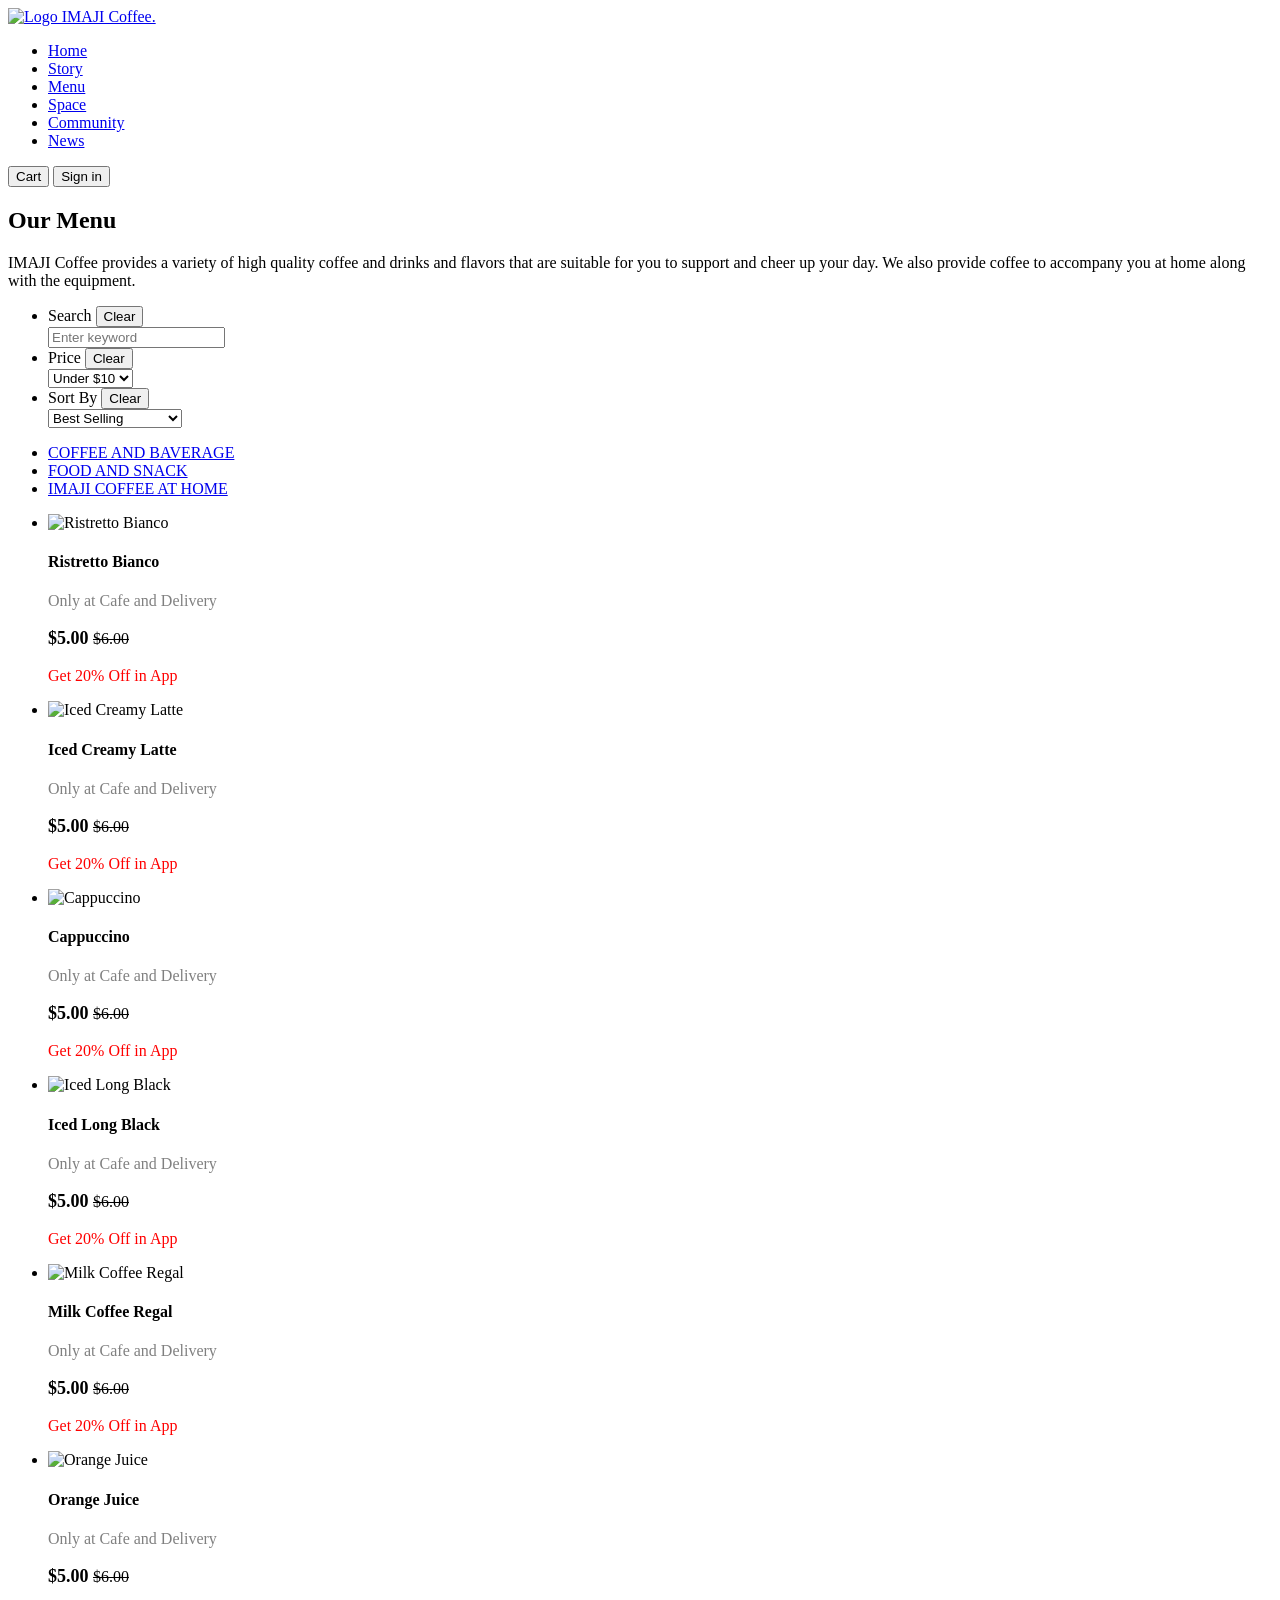
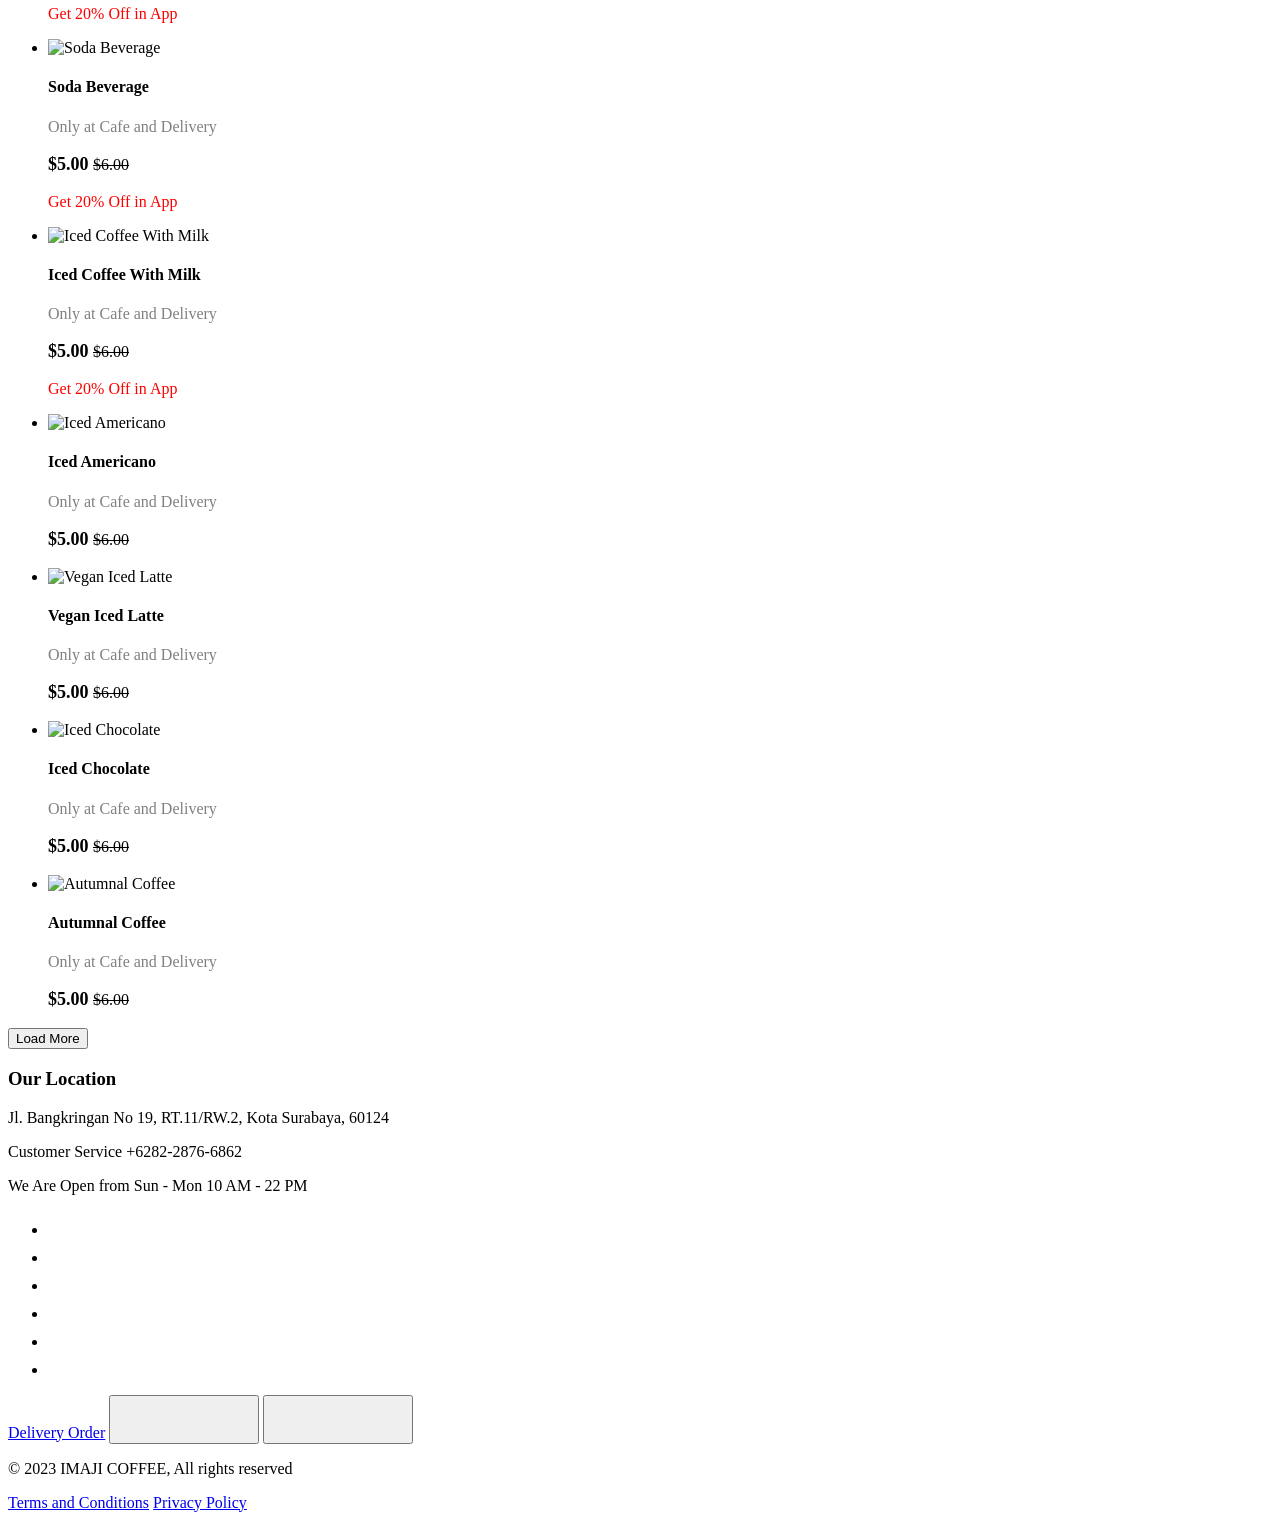
==== index.html @ 9e4b8d63 "Initial commit with Git LFS" ====
<!DOCTYPE html>
<html lang="en">
<head>
    <meta charset="UTF-8">
    <meta name="viewport" content="width=device-width, initial-scale=1.0">
    <title>Coffee Shop</title>
</head>
<body>
    <header>
        <nav>
            <a href="/">
                <img src="/img/title.svg" alt="Logo IMAJI Coffee."/>
            </a>
            <ul>
                <li><a href="#">Home</a></li>
                <li><a href="#">Story</a></li>
                <li><a href="#">Menu</a></li>
                <li><a href="#">Space</a></li>
                <li><a href="#">Community</a></li>
                <li><a href="#">News</a></li>
            </ul>
        </nav>
        <button type="button">Cart</button>
        <button type="button">Sign in</button>
    </header>
    <main>
        <section>
            <h1>Our Menu</h1>
            <p>
                IMAJI Coffee provides a variety of high quality coffee and drinks and flavors 
                that are suitable for you to support and cheer up your day. We also provide 
                coffee to accompany you at home along with the equipment.
            </p>
        </section>
        <section>
            <ul>
                <li>
                    <form>
                        <div>
                            <label for="search">Search</label>
                            <input type="reset" value="Clear">
                        </div>
                        <input type="search" id="search" name="search" placeholder="Enter keyword">
                    </form>
                </li>
                <li>
                    <form>
                        <div>
                            <label for="price">Price</label>
                            <input type="reset" value="Clear">
                        </div>
                        <select id="price" name="price">
                            <option value="under 10>" selected>Under $10</option>
                            <option value="under 20">Under $20</option>
                            <option value="under 30">Under $30</option>
                            <option value="under 40">Under $40</option>
                        </select>
                    </form>
                </li>
                <li>
                    <form>
                        <div>
                            <label for="sortby">Sort By</label>
                            <input type="reset" value="Clear">
                        </div>
                        <select id="sortby" name="sortby">
                            <option value="best selling>" selected>Best Selling</option>
                            <option value="new">New</option>
                            <option value="price: high to low">Price: High To Low</option>
                            <option value="price: low to high">Price: Low To High</option>
                        </select>
                    </form>
                </li>
            </ul>
            <ul>
                <li><a href="#">COFFEE AND BAVERAGE</a></li>
                <li><a href="#">FOOD AND SNACK</a></li>
                <li><a href="#">IMAJI COFFEE AT HOME</a></li>
            </ul>
            <ul>
                <li>
                    <article>
                        <img width = "300" src="/img/ristretto-bianco.png" alt="Ristretto Bianco">
                        <div>
                            <h4>Ristretto Bianco</h4>
                            <p style="color: grey;">Only at Cafe and Delivery</p>
                            <p style="font-size: large; font-weight: 700;">$5.00 <span style="text-decoration: line-through; font-size: medium; font-weight: 500;">$6.00</span></p>
                            <p style="color: red;">Get 20% Off in App</p>
                        </div>
                    </article>
                </li>
                <li>
                    <article>
                        <img width = "300" src="/img/iced-creamy-latte.png" alt="Iced Creamy Latte">
                        <div>
                            <h4>Iced Creamy Latte</h4>
                            <p style="color: grey;">Only at Cafe and Delivery</p>
                            <p style="font-size: large; font-weight: 700;">$5.00 <span style="text-decoration: line-through; font-size: medium; font-weight: 500;">$6.00</span></p>
                            <p style="color: red;">Get 20% Off in App</p>
                        </div>
                    </article>
                </li>
                <li>
                    <article>
                        <img width = "300" src="/img/cappuccino.png" alt="Cappuccino">
                        <div>
                            <h4>Cappuccino</h4>
                            <p style="color: grey;">Only at Cafe and Delivery</p>
                            <p style="font-size: large; font-weight: 700;">$5.00 <span style="text-decoration: line-through; font-size: medium; font-weight: 500;">$6.00</span></p>
                            <p style="color: red;">Get 20% Off in App</p>
                        </div>
                    </article>
                </li>
                <li>
                    <article>
                        <img width = "300" src="/img/iced-long-black.png" alt="Iced Long Black">
                        <div>
                            <h4>Iced Long Black</h4>
                            <p style="color: grey;">Only at Cafe and Delivery</p>
                            <p style="font-size: large; font-weight: 700;">$5.00 <span style="text-decoration: line-through; font-size: medium; font-weight: 500;">$6.00</span></p>
                            <p style="color: red;">Get 20% Off in App</p>
                        </div>
                    </article>
                </li>
                <li>
                    <article>
                        <img width = "300" src="/img/milk-coffee-regal.png" alt="Milk Coffee Regal">
                        <div>
                            <h4>Milk Coffee Regal</h4>
                            <p style="color: grey;">Only at Cafe and Delivery</p>
                            <p style="font-size: large; font-weight: 700;">$5.00 <span style="text-decoration: line-through; font-size: medium; font-weight: 500;">$6.00</span></p>
                            <p style="color: red;">Get 20% Off in App</p>
                        </div>
                    </article>
                </li>
                <li>
                    <article>
                        <img width = "300" src="/img/orange-juice.png" alt="Orange Juice">
                        <div>
                            <h4>Orange Juice</h4>
                            <p style="color: grey;">Only at Cafe and Delivery</p>
                            <p style="font-size: large; font-weight: 700;">$5.00 <span style="text-decoration: line-through; font-size: medium; font-weight: 500;">$6.00</span></p>
                            <p style="color: red;">Get 20% Off in App</p>
                        </div>
                    </article>
                </li>
                <li>
                    <article>
                        <img width = "300" src="/img/soda-beverage.png" alt="Soda Beverage">
                        <div>
                            <h4>Soda Beverage</h4>
                            <p style="color: grey;">Only at Cafe and Delivery</p>
                            <p style="font-size: large; font-weight: 700;">$5.00 <span style="text-decoration: line-through; font-size: medium; font-weight: 500;">$6.00</span></p>
                            <p style="color: red;">Get 20% Off in App</p>
                        </div>
                    </article>
                </li>
                <li>
                    <article>
                        <img width = "300" src="/img/iced-coffee-with-milk.png" alt="Iced Coffee With Milk">
                        <div>
                            <h4>Iced Coffee With Milk</h4>
                            <p style="color: grey;">Only at Cafe and Delivery</p>
                            <p style="font-size: large; font-weight: 700;">$5.00 <span style="text-decoration: line-through; font-size: medium; font-weight: 500;">$6.00</span></p>
                            <p style="color: red;">Get 20% Off in App</p>
                        </div>
                    </article>
                </li>
                <li>
                    <article>
                        <img width = "300" src="/img/iced-americano.png" alt="Iced Americano">
                        <div>
                            <h4>Iced Americano</h4>
                            <p style="color: grey;">Only at Cafe and Delivery</p>
                            <p style="font-size: large; font-weight: 700;">$5.00 <span style="text-decoration: line-through; font-size: medium; font-weight: 500;">$6.00</span></p>
                        </div>
                    </article>
                </li>
                <li>
                    <article>
                        <img width = "300" src="/img/vegan-iced-latte.png" alt="Vegan Iced Latte">
                        <div>
                            <h4>Vegan Iced Latte</h4>
                            <p style="color: grey;">Only at Cafe and Delivery</p>
                            <p style="font-size: large; font-weight: 700;">$5.00 <span style="text-decoration: line-through; font-size: medium; font-weight: 500;">$6.00</span></p>
                        </div>
                    </article>
                </li>
                <li>
                    <article>
                        <img width = "300" src="/img/iced-chocolate.png" alt="Iced Chocolate">
                        <div>
                            <h4>Iced Chocolate</h4>
                            <p style="color: grey;">Only at Cafe and Delivery</p>
                            <p style="font-size: large; font-weight: 700;">$5.00 <span style="text-decoration: line-through; font-size: medium; font-weight: 500;">$6.00</span></p>
                        </div>
                    </article>
                </li>
                <li>
                    <article>
                        <img width = "300" src="/img/autumnal-coffee.png" alt="Autumnal Coffee">
                        <div>
                            <h4>Autumnal Coffee</h4>
                            <p style="color: grey;">Only at Cafe and Delivery</p>
                            <p style="font-size: large; font-weight: 700;">$5.00 <span style="text-decoration: line-through; font-size: medium; font-weight: 500;">$6.00</span></p>
                        </div>
                    </article>
                </li>
            </ul>
            <button type="button">Load More</button>
        </section>
    </main>
    <footer>
        <div>
            <h3>Our Location</h3>
            <p>Jl. Bangkringan No 19, RT.11/RW.2, Kota Surabaya, 60124</p>
            <p>Customer Service +6282-2876-6862</p>
            <p>We Are Open from Sun - Mon 10 AM - 22 PM</p>
        </div>
        <div>
            <div>
                <ul>
                    <li>
                        <a href="#">
                            <svg width="24" height="24"><use href="/img/spotify.svg"></use></svg>
                        </a>
                    </li>
                    <li>
                        <a href="#">
                            <svg width="24" height="24"><use href="/img/instagram.svg"></use></svg>
                        </a>
                    </li>
                    <li>
                        <a href="#">
                            <svg width="24" height="24"><use href="/img/tiktok.svg"></use></svg>
                        </a>
                    </li>
                    <li>
                        <a href="#">
                            <svg width="24" height="24"><use href="/img/youtube.svg"></use></svg>
                        </a>
                    </li>
                    <li>
                        <a href="#">
                            <svg width="24" height="24"><use href="/img/twitter.svg"></use></svg>
                        </a>
                    </li>
                    <li>
                        <a href="#">
                            <svg width="24" height="24"><use href="/img/telegram.svg"></use></svg>
                        </a>
                    </li>
                </ul>
            </div>
            <div>
                <a href="#">Delivery Order</a>
                <button type="button">
                    <a href="#">
                        <svg width="134" height="40"><use href="/img/app-store.svg"></use></svg>
                    </a>
                </button>
                <button type="button">
                    <a href="#">
                        <svg width="134" height="40"><use href="/img/google-play.svg"></use></svg>
                    </a>
                </button>
            </div>
        </div>
        <div>
            <p>© 2023 IMAJI COFFEE, All rights reserved</p>
            <a href="#">Terms and Conditions</a>
            <a href="#">Privacy Policy</a>
        </div>
    </footer>
</body>
</html>
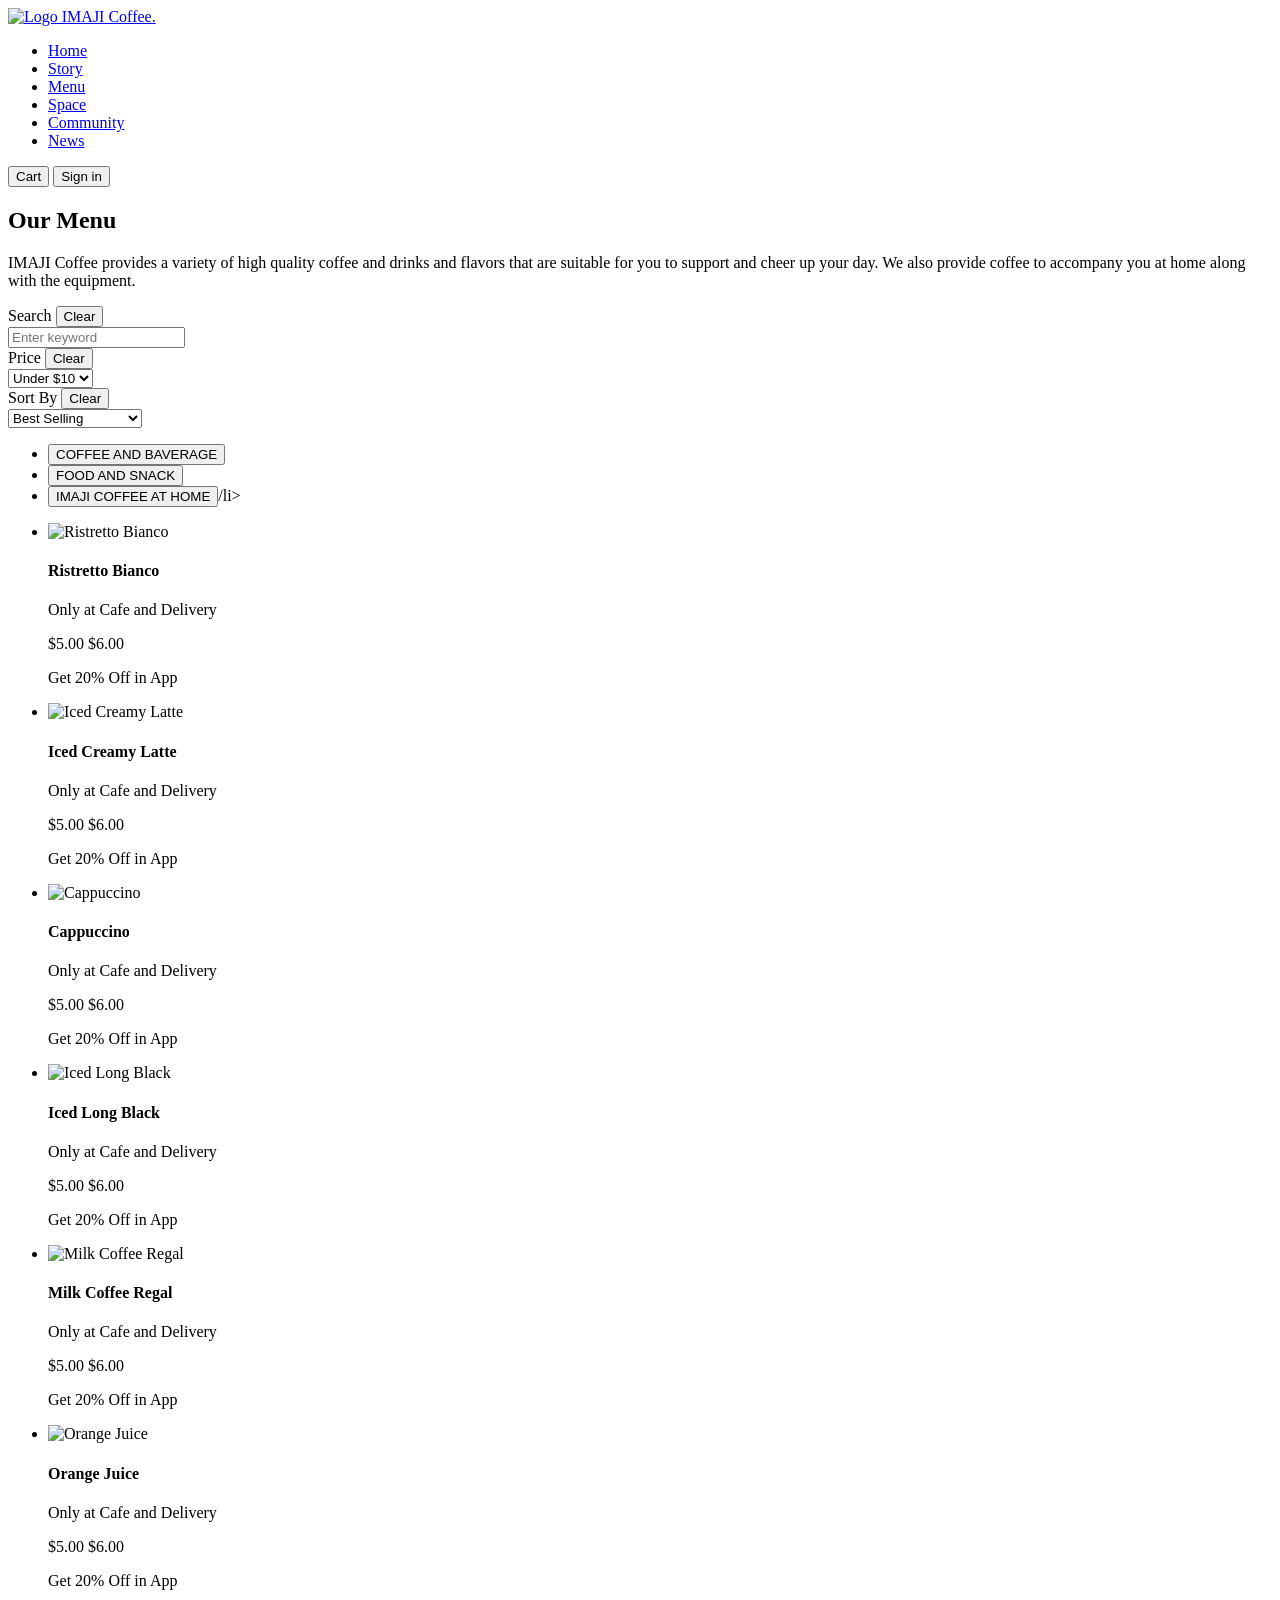
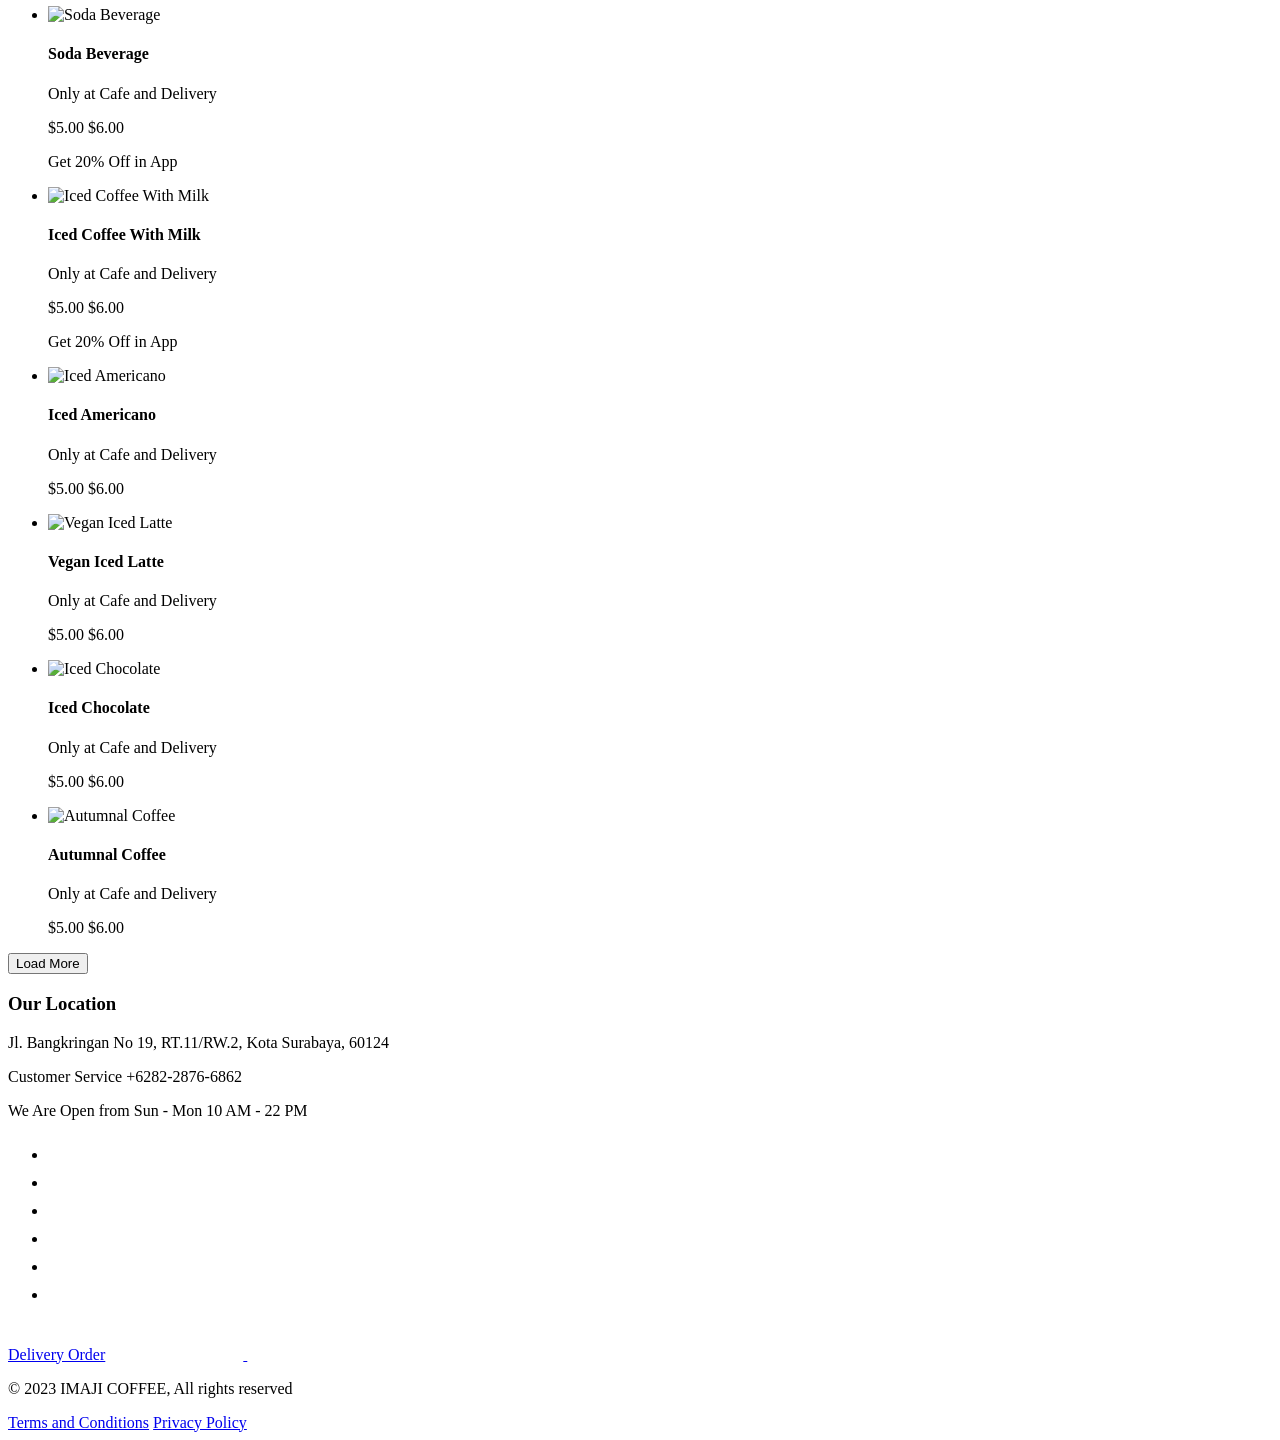
==== commit 47f76882: "update index.html" ====
--- a/index.html
+++ b/index.html
@@ -33,59 +33,47 @@
             </p>
         </section>
         <section>
+            <form>
+                <div>
+                    <label for="search">Search</label>
+                    <input type="reset" value="Clear">
+                </div>
+                <input type="search" id="search" name="search" placeholder="Enter keyword">
+                <div>
+                    <label for="price">Price</label>
+                    <input type="reset" value="Clear">
+                </div>
+                <select id="price" name="price">
+                    <option value="under 10>" selected>Under $10</option>
+                    <option value="under 20">Under $20</option>
+                    <option value="under 30">Under $30</option>
+                    <option value="under 40">Under $40</option>
+                </select>
+                <div>
+                    <label for="sortby">Sort By</label>
+                    <input type="reset" value="Clear">
+                </div>
+                <select id="sortby" name="sortby">
+                    <option value="best selling>" selected>Best Selling</option>
+                    <option value="new">New</option>
+                    <option value="price: high to low">Price: High To Low</option>
+                    <option value="price: low to high">Price: Low To High</option>
+                </select>
+            </form>
             <ul>
-                <li>
-                    <form>
-                        <div>
-                            <label for="search">Search</label>
-                            <input type="reset" value="Clear">
-                        </div>
-                        <input type="search" id="search" name="search" placeholder="Enter keyword">
-                    </form>
-                </li>
-                <li>
-                    <form>
-                        <div>
-                            <label for="price">Price</label>
-                            <input type="reset" value="Clear">
-                        </div>
-                        <select id="price" name="price">
-                            <option value="under 10>" selected>Under $10</option>
-                            <option value="under 20">Under $20</option>
-                            <option value="under 30">Under $30</option>
-                            <option value="under 40">Under $40</option>
-                        </select>
-                    </form>
-                </li>
-                <li>
-                    <form>
-                        <div>
-                            <label for="sortby">Sort By</label>
-                            <input type="reset" value="Clear">
-                        </div>
-                        <select id="sortby" name="sortby">
-                            <option value="best selling>" selected>Best Selling</option>
-                            <option value="new">New</option>
-                            <option value="price: high to low">Price: High To Low</option>
-                            <option value="price: low to high">Price: Low To High</option>
-                        </select>
-                    </form>
-                </li>
+                <li><button type="button">COFFEE AND BAVERAGE</button></li>
+                <li><button type="button">FOOD AND SNACK</button></li>
+                <li><button type="button">IMAJI COFFEE AT HOME</button>/li>
             </ul>
             <ul>
-                <li><a href="#">COFFEE AND BAVERAGE</a></li>
-                <li><a href="#">FOOD AND SNACK</a></li>
-                <li><a href="#">IMAJI COFFEE AT HOME</a></li>
-            </ul>
-            <ul>
                 <li>
                     <article>
                         <img width = "300" src="/img/ristretto-bianco.png" alt="Ristretto Bianco">
                         <div>
                             <h4>Ristretto Bianco</h4>
-                            <p style="color: grey;">Only at Cafe and Delivery</p>
-                            <p style="font-size: large; font-weight: 700;">$5.00 <span style="text-decoration: line-through; font-size: medium; font-weight: 500;">$6.00</span></p>
-                            <p style="color: red;">Get 20% Off in App</p>
+                            <p>Only at Cafe and Delivery</p>
+                            <p>$5.00 <span>$6.00</span></p>
+                            <p>Get 20% Off in App</p>
                         </div>
                     </article>
                 </li>
@@ -94,9 +82,9 @@
                         <img width = "300" src="/img/iced-creamy-latte.png" alt="Iced Creamy Latte">
                         <div>
                             <h4>Iced Creamy Latte</h4>
-                            <p style="color: grey;">Only at Cafe and Delivery</p>
-                            <p style="font-size: large; font-weight: 700;">$5.00 <span style="text-decoration: line-through; font-size: medium; font-weight: 500;">$6.00</span></p>
-                            <p style="color: red;">Get 20% Off in App</p>
+                            <p>Only at Cafe and Delivery</p>
+                            <p>$5.00 <span>$6.00</span></p>
+                            <p>Get 20% Off in App</p>
                         </div>
                     </article>
                 </li>
@@ -105,9 +93,9 @@
                         <img width = "300" src="/img/cappuccino.png" alt="Cappuccino">
                         <div>
                             <h4>Cappuccino</h4>
-                            <p style="color: grey;">Only at Cafe and Delivery</p>
-                            <p style="font-size: large; font-weight: 700;">$5.00 <span style="text-decoration: line-through; font-size: medium; font-weight: 500;">$6.00</span></p>
-                            <p style="color: red;">Get 20% Off in App</p>
+                            <p>Only at Cafe and Delivery</p>
+                            <p>$5.00 <span>$6.00</span></p>
+                            <p>Get 20% Off in App</p>
                         </div>
                     </article>
                 </li>
@@ -116,9 +104,9 @@
                         <img width = "300" src="/img/iced-long-black.png" alt="Iced Long Black">
                         <div>
                             <h4>Iced Long Black</h4>
-                            <p style="color: grey;">Only at Cafe and Delivery</p>
-                            <p style="font-size: large; font-weight: 700;">$5.00 <span style="text-decoration: line-through; font-size: medium; font-weight: 500;">$6.00</span></p>
-                            <p style="color: red;">Get 20% Off in App</p>
+                            <p>Only at Cafe and Delivery</p>
+                            <p>$5.00 <span>$6.00</span></p>
+                            <p>Get 20% Off in App</p>
                         </div>
                     </article>
                 </li>
@@ -127,9 +115,9 @@
                         <img width = "300" src="/img/milk-coffee-regal.png" alt="Milk Coffee Regal">
                         <div>
                             <h4>Milk Coffee Regal</h4>
-                            <p style="color: grey;">Only at Cafe and Delivery</p>
-                            <p style="font-size: large; font-weight: 700;">$5.00 <span style="text-decoration: line-through; font-size: medium; font-weight: 500;">$6.00</span></p>
-                            <p style="color: red;">Get 20% Off in App</p>
+                            <p>Only at Cafe and Delivery</p>
+                            <p>$5.00 <span>$6.00</span></p>
+                            <p>Get 20% Off in App</p>
                         </div>
                     </article>
                 </li>
@@ -138,9 +126,9 @@
                         <img width = "300" src="/img/orange-juice.png" alt="Orange Juice">
                         <div>
                             <h4>Orange Juice</h4>
-                            <p style="color: grey;">Only at Cafe and Delivery</p>
-                            <p style="font-size: large; font-weight: 700;">$5.00 <span style="text-decoration: line-through; font-size: medium; font-weight: 500;">$6.00</span></p>
-                            <p style="color: red;">Get 20% Off in App</p>
+                            <p>Only at Cafe and Delivery</p>
+                            <p>$5.00 <span>$6.00</span></p>
+                            <p>Get 20% Off in App</p>
                         </div>
                     </article>
                 </li>
@@ -149,9 +137,9 @@
                         <img width = "300" src="/img/soda-beverage.png" alt="Soda Beverage">
                         <div>
                             <h4>Soda Beverage</h4>
-                            <p style="color: grey;">Only at Cafe and Delivery</p>
-                            <p style="font-size: large; font-weight: 700;">$5.00 <span style="text-decoration: line-through; font-size: medium; font-weight: 500;">$6.00</span></p>
-                            <p style="color: red;">Get 20% Off in App</p>
+                            <p>Only at Cafe and Delivery</p>
+                            <p>$5.00 <span>$6.00</span></p>
+                            <p>Get 20% Off in App</p>
                         </div>
                     </article>
                 </li>
@@ -160,9 +148,9 @@
                         <img width = "300" src="/img/iced-coffee-with-milk.png" alt="Iced Coffee With Milk">
                         <div>
                             <h4>Iced Coffee With Milk</h4>
-                            <p style="color: grey;">Only at Cafe and Delivery</p>
-                            <p style="font-size: large; font-weight: 700;">$5.00 <span style="text-decoration: line-through; font-size: medium; font-weight: 500;">$6.00</span></p>
-                            <p style="color: red;">Get 20% Off in App</p>
+                            <p>Only at Cafe and Delivery</p>
+                            <p>$5.00 <span>$6.00</span></p>
+                            <p>Get 20% Off in App</p>
                         </div>
                     </article>
                 </li>
@@ -171,8 +159,8 @@
                         <img width = "300" src="/img/iced-americano.png" alt="Iced Americano">
                         <div>
                             <h4>Iced Americano</h4>
-                            <p style="color: grey;">Only at Cafe and Delivery</p>
-                            <p style="font-size: large; font-weight: 700;">$5.00 <span style="text-decoration: line-through; font-size: medium; font-weight: 500;">$6.00</span></p>
+                            <p>Only at Cafe and Delivery</p>
+                            <p>$5.00 <span>$6.00</span></p>
                         </div>
                     </article>
                 </li>
@@ -181,8 +169,8 @@
                         <img width = "300" src="/img/vegan-iced-latte.png" alt="Vegan Iced Latte">
                         <div>
                             <h4>Vegan Iced Latte</h4>
-                            <p style="color: grey;">Only at Cafe and Delivery</p>
-                            <p style="font-size: large; font-weight: 700;">$5.00 <span style="text-decoration: line-through; font-size: medium; font-weight: 500;">$6.00</span></p>
+                            <p>Only at Cafe and Delivery</p>
+                            <p>$5.00 <span>$6.00</span></p>
                         </div>
                     </article>
                 </li>
@@ -191,8 +179,8 @@
                         <img width = "300" src="/img/iced-chocolate.png" alt="Iced Chocolate">
                         <div>
                             <h4>Iced Chocolate</h4>
-                            <p style="color: grey;">Only at Cafe and Delivery</p>
-                            <p style="font-size: large; font-weight: 700;">$5.00 <span style="text-decoration: line-through; font-size: medium; font-weight: 500;">$6.00</span></p>
+                            <p>Only at Cafe and Delivery</p>
+                            <p>$5.00 <span>$6.00</span></p>
                         </div>
                     </article>
                 </li>
@@ -201,8 +189,8 @@
                         <img width = "300" src="/img/autumnal-coffee.png" alt="Autumnal Coffee">
                         <div>
                             <h4>Autumnal Coffee</h4>
-                            <p style="color: grey;">Only at Cafe and Delivery</p>
-                            <p style="font-size: large; font-weight: 700;">$5.00 <span style="text-decoration: line-through; font-size: medium; font-weight: 500;">$6.00</span></p>
+                            <p>Only at Cafe and Delivery</p>
+                            <p>$5.00 <span>$6.00</span></p>
                         </div>
                     </article>
                 </li>
@@ -254,16 +242,12 @@
             </div>
             <div>
                 <a href="#">Delivery Order</a>
-                <button type="button">
-                    <a href="#">
-                        <svg width="134" height="40"><use href="/img/app-store.svg"></use></svg>
-                    </a>
-                </button>
-                <button type="button">
-                    <a href="#">
-                        <svg width="134" height="40"><use href="/img/google-play.svg"></use></svg>
-                    </a>
-                </button>
+                <a href="#">
+                    <svg width="134" height="40"><use href="/img/app-store.svg"></use></svg>
+                </a>
+                <a href="#">
+                    <svg width="134" height="40"><use href="/img/google-play.svg"></use></svg>
+                </a>
             </div>
         </div>
         <div>
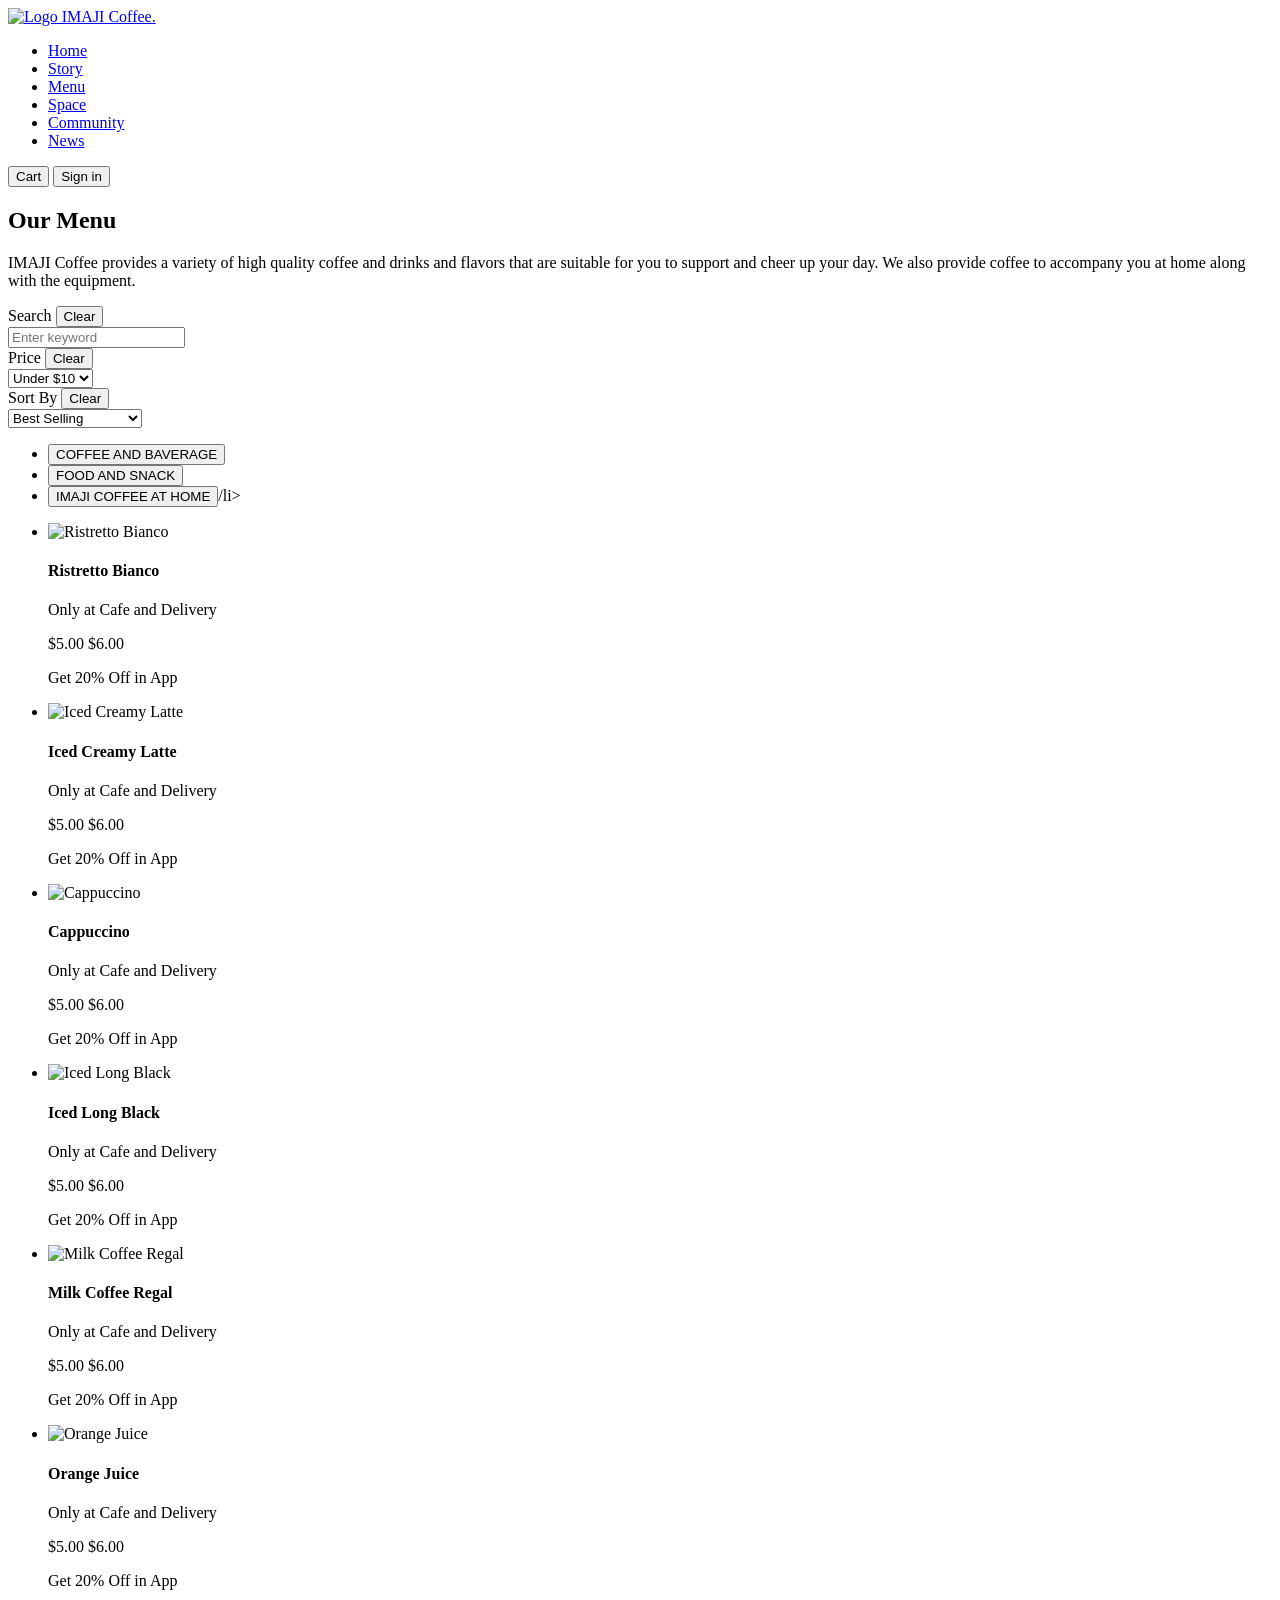
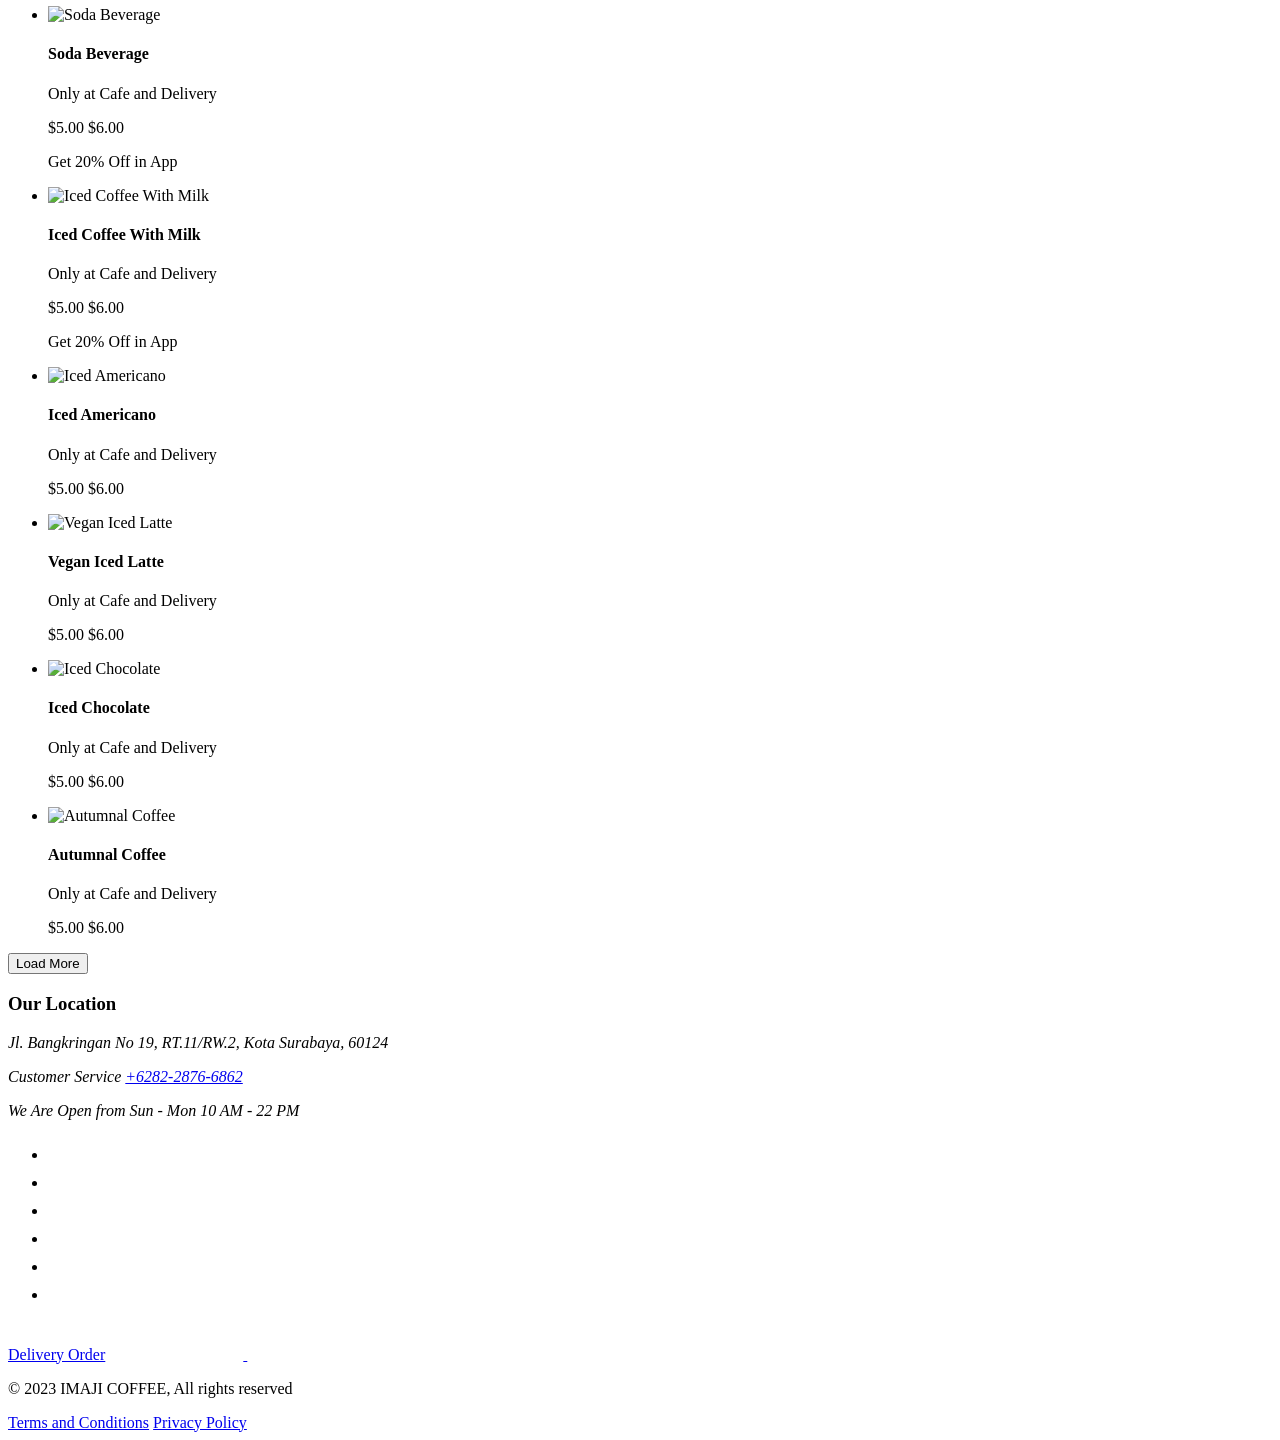
==== commit 5d8bb090: "add product.html" ====
--- a/index.html
+++ b/index.html
@@ -68,7 +68,7 @@
             <ul>
                 <li>
                     <article>
-                        <img width = "300" src="/img/ristretto-bianco.png" alt="Ristretto Bianco">
+                        <img src="/img/ristretto-bianco.png" alt="Ristretto Bianco">
                         <div>
                             <h4>Ristretto Bianco</h4>
                             <p>Only at Cafe and Delivery</p>
@@ -79,7 +79,7 @@
                 </li>
                 <li>
                     <article>
-                        <img width = "300" src="/img/iced-creamy-latte.png" alt="Iced Creamy Latte">
+                        <img src="/img/iced-creamy-latte.png" alt="Iced Creamy Latte">
                         <div>
                             <h4>Iced Creamy Latte</h4>
                             <p>Only at Cafe and Delivery</p>
@@ -90,7 +90,7 @@
                 </li>
                 <li>
                     <article>
-                        <img width = "300" src="/img/cappuccino.png" alt="Cappuccino">
+                        <img src="/img/cappuccino.png" alt="Cappuccino">
                         <div>
                             <h4>Cappuccino</h4>
                             <p>Only at Cafe and Delivery</p>
@@ -101,7 +101,7 @@
                 </li>
                 <li>
                     <article>
-                        <img width = "300" src="/img/iced-long-black.png" alt="Iced Long Black">
+                        <img src="/img/iced-long-black.png" alt="Iced Long Black">
                         <div>
                             <h4>Iced Long Black</h4>
                             <p>Only at Cafe and Delivery</p>
@@ -112,7 +112,7 @@
                 </li>
                 <li>
                     <article>
-                        <img width = "300" src="/img/milk-coffee-regal.png" alt="Milk Coffee Regal">
+                        <img src="/img/milk-coffee-regal.png" alt="Milk Coffee Regal">
                         <div>
                             <h4>Milk Coffee Regal</h4>
                             <p>Only at Cafe and Delivery</p>
@@ -123,7 +123,7 @@
                 </li>
                 <li>
                     <article>
-                        <img width = "300" src="/img/orange-juice.png" alt="Orange Juice">
+                        <img src="/img/orange-juice.png" alt="Orange Juice">
                         <div>
                             <h4>Orange Juice</h4>
                             <p>Only at Cafe and Delivery</p>
@@ -134,7 +134,7 @@
                 </li>
                 <li>
                     <article>
-                        <img width = "300" src="/img/soda-beverage.png" alt="Soda Beverage">
+                        <img src="/img/soda-beverage.png" alt="Soda Beverage">
                         <div>
                             <h4>Soda Beverage</h4>
                             <p>Only at Cafe and Delivery</p>
@@ -145,7 +145,7 @@
                 </li>
                 <li>
                     <article>
-                        <img width = "300" src="/img/iced-coffee-with-milk.png" alt="Iced Coffee With Milk">
+                        <img src="/img/iced-coffee-with-milk.png" alt="Iced Coffee With Milk">
                         <div>
                             <h4>Iced Coffee With Milk</h4>
                             <p>Only at Cafe and Delivery</p>
@@ -156,7 +156,7 @@
                 </li>
                 <li>
                     <article>
-                        <img width = "300" src="/img/iced-americano.png" alt="Iced Americano">
+                        <img src="/img/iced-americano.png" alt="Iced Americano">
                         <div>
                             <h4>Iced Americano</h4>
                             <p>Only at Cafe and Delivery</p>
@@ -166,7 +166,7 @@
                 </li>
                 <li>
                     <article>
-                        <img width = "300" src="/img/vegan-iced-latte.png" alt="Vegan Iced Latte">
+                        <img src="/img/vegan-iced-latte.png" alt="Vegan Iced Latte">
                         <div>
                             <h4>Vegan Iced Latte</h4>
                             <p>Only at Cafe and Delivery</p>
@@ -176,7 +176,7 @@
                 </li>
                 <li>
                     <article>
-                        <img width = "300" src="/img/iced-chocolate.png" alt="Iced Chocolate">
+                        <img src="/img/iced-chocolate.png" alt="Iced Chocolate">
                         <div>
                             <h4>Iced Chocolate</h4>
                             <p>Only at Cafe and Delivery</p>
@@ -186,7 +186,7 @@
                 </li>
                 <li>
                     <article>
-                        <img width = "300" src="/img/autumnal-coffee.png" alt="Autumnal Coffee">
+                        <img src="/img/autumnal-coffee.png" alt="Autumnal Coffee">
                         <div>
                             <h4>Autumnal Coffee</h4>
                             <p>Only at Cafe and Delivery</p>
@@ -199,12 +199,12 @@
         </section>
     </main>
     <footer>
-        <div>
-            <h3>Our Location</h3>
+        <h3>Our Location</h3>
+        <address>
             <p>Jl. Bangkringan No 19, RT.11/RW.2, Kota Surabaya, 60124</p>
-            <p>Customer Service +6282-2876-6862</p>
+            <p>Customer Service <a href="tel:+628228766862">+6282-2876-6862</a></p>
             <p>We Are Open from Sun - Mon 10 AM - 22 PM</p>
-        </div>
+        </address>
         <div>
             <div>
                 <ul>
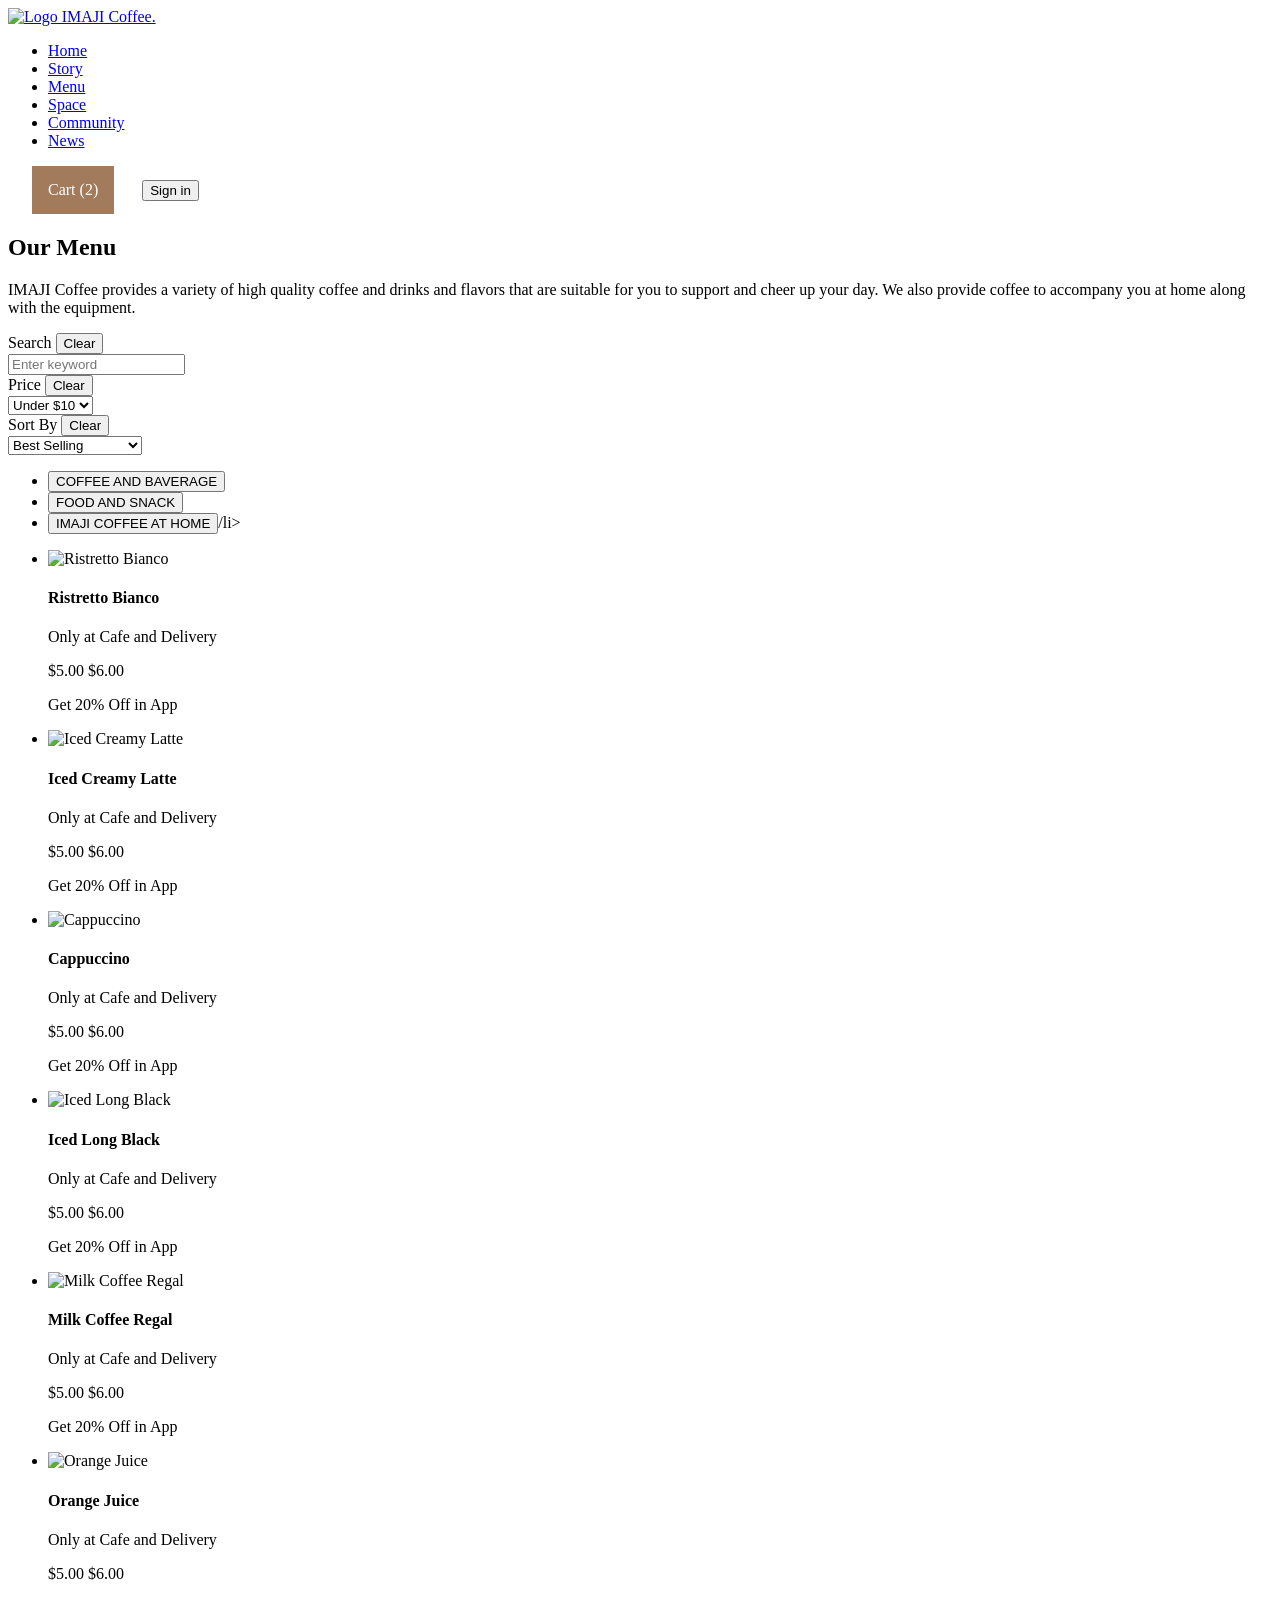
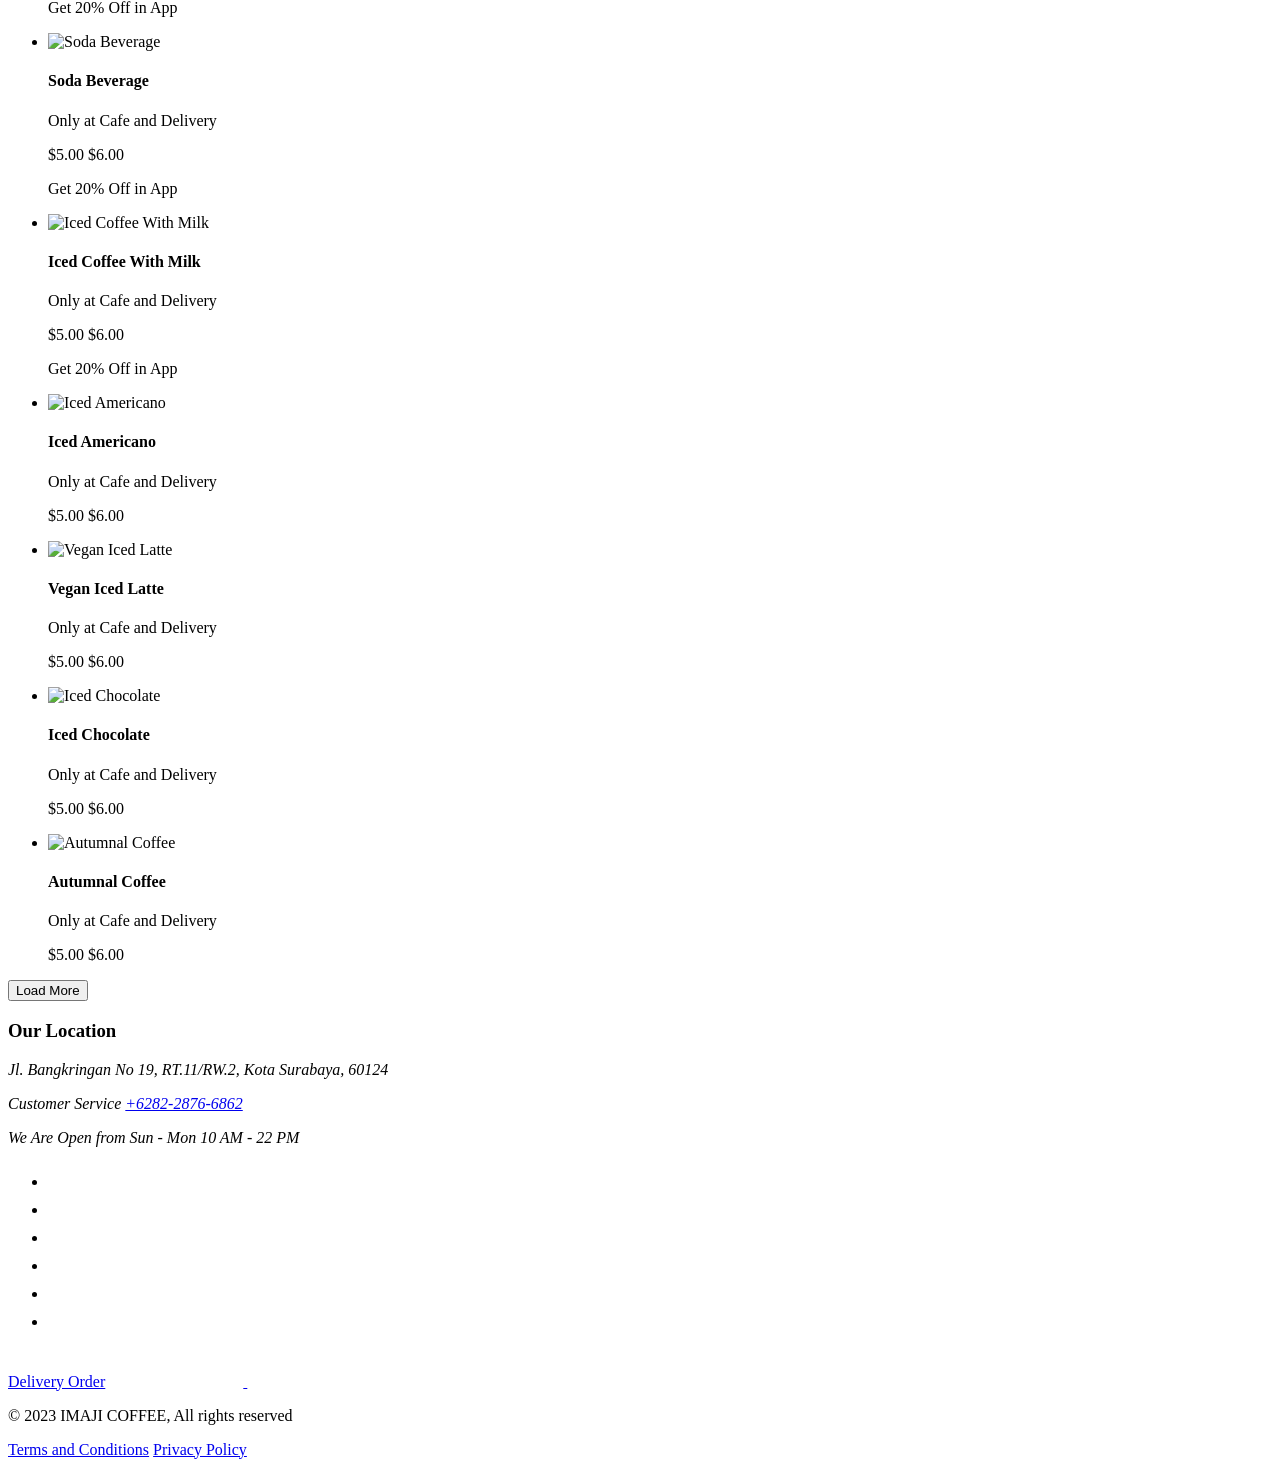
==== commit 57897a0e: "add styles.css" ====
--- a/index.html
+++ b/index.html
@@ -4,10 +4,11 @@
     <meta charset="UTF-8">
     <meta name="viewport" content="width=device-width, initial-scale=1.0">
     <title>Coffee Shop</title>
+    <link rel="stylesheet" href="./styles.css"/>
 </head>
 <body>
     <header>
-        <nav>
+        <nav aria-label="Main navigation">
             <a href="/">
                 <img src="/img/title.svg" alt="Logo IMAJI Coffee."/>
             </a>
@@ -20,8 +21,8 @@
                 <li><a href="#">News</a></li>
             </ul>
         </nav>
-        <button type="button">Cart</button>
-        <button type="button">Sign in</button>
+        <button id="btn-cart" aria-label="Shopping cart" type="button">Cart (2)</button>
+        <button aria-label="Sign in to account" type="button">Sign in</button>
     </header>
     <main>
         <section>
@@ -198,7 +199,7 @@
             <button type="button">Load More</button>
         </section>
     </main>
-    <footer>
+    <footer aria-label="Site footer">
         <h3>Our Location</h3>
         <address>
             <p>Jl. Bangkringan No 19, RT.11/RW.2, Kota Surabaya, 60124</p>
@@ -207,34 +208,34 @@
         </address>
         <div>
             <div>
-                <ul>
-                    <li>
-                        <a href="#">
+                <ul aria-label="Social media links">
+                    <li>
+                        <a href="#" aria-label="Наша сторінка у Spotify">
                             <svg width="24" height="24"><use href="/img/spotify.svg"></use></svg>
                         </a>
                     </li>
                     <li>
-                        <a href="#">
+                        <a href="#" aria-label="Наша сторінка у Instagram">
                             <svg width="24" height="24"><use href="/img/instagram.svg"></use></svg>
                         </a>
                     </li>
                     <li>
-                        <a href="#">
+                        <a href="#" aria-label="Наша сторінка у Tiktok">
                             <svg width="24" height="24"><use href="/img/tiktok.svg"></use></svg>
                         </a>
                     </li>
                     <li>
-                        <a href="#">
+                        <a href="#" aria-label="Наша сторінка у Youtube">
                             <svg width="24" height="24"><use href="/img/youtube.svg"></use></svg>
                         </a>
                     </li>
                     <li>
-                        <a href="#">
+                        <a href="#" aria-label="Наша сторінка у Twitter">
                             <svg width="24" height="24"><use href="/img/twitter.svg"></use></svg>
                         </a>
                     </li>
                     <li>
-                        <a href="#">
+                        <a href="#" aria-label="Наша сторінка у Telegram">
                             <svg width="24" height="24"><use href="/img/telegram.svg"></use></svg>
                         </a>
                     </li>
@@ -242,10 +243,10 @@
             </div>
             <div>
                 <a href="#">Delivery Order</a>
-                <a href="#">
+                <a href="#" aria-label="Download on App Store">
                     <svg width="134" height="40"><use href="/img/app-store.svg"></use></svg>
                 </a>
-                <a href="#">
+                <a href="#" aria-label="Get it on Google Play">
                     <svg width="134" height="40"><use href="/img/google-play.svg"></use></svg>
                 </a>
             </div>
--- a/styles.css
+++ b/styles.css
@@ -0,0 +1,17 @@
+#btn-cart {
+    background-color: rgba(162, 123, 92, 1);
+    color: rgba(255, 255, 255, 1);
+    font-weight: 500;
+    font-family: DM Sans;
+    line-height: 24px;
+    font-size: 16px;
+    padding: 12px 16px;
+    margin: 0 24px;
+    border: none;
+}
+#btn-cart:hover {
+    background-color: rgba(108, 82, 61, 1);
+}
+#btn-cart:active {
+    background-color: rgba(54, 41, 31, 1);
+}
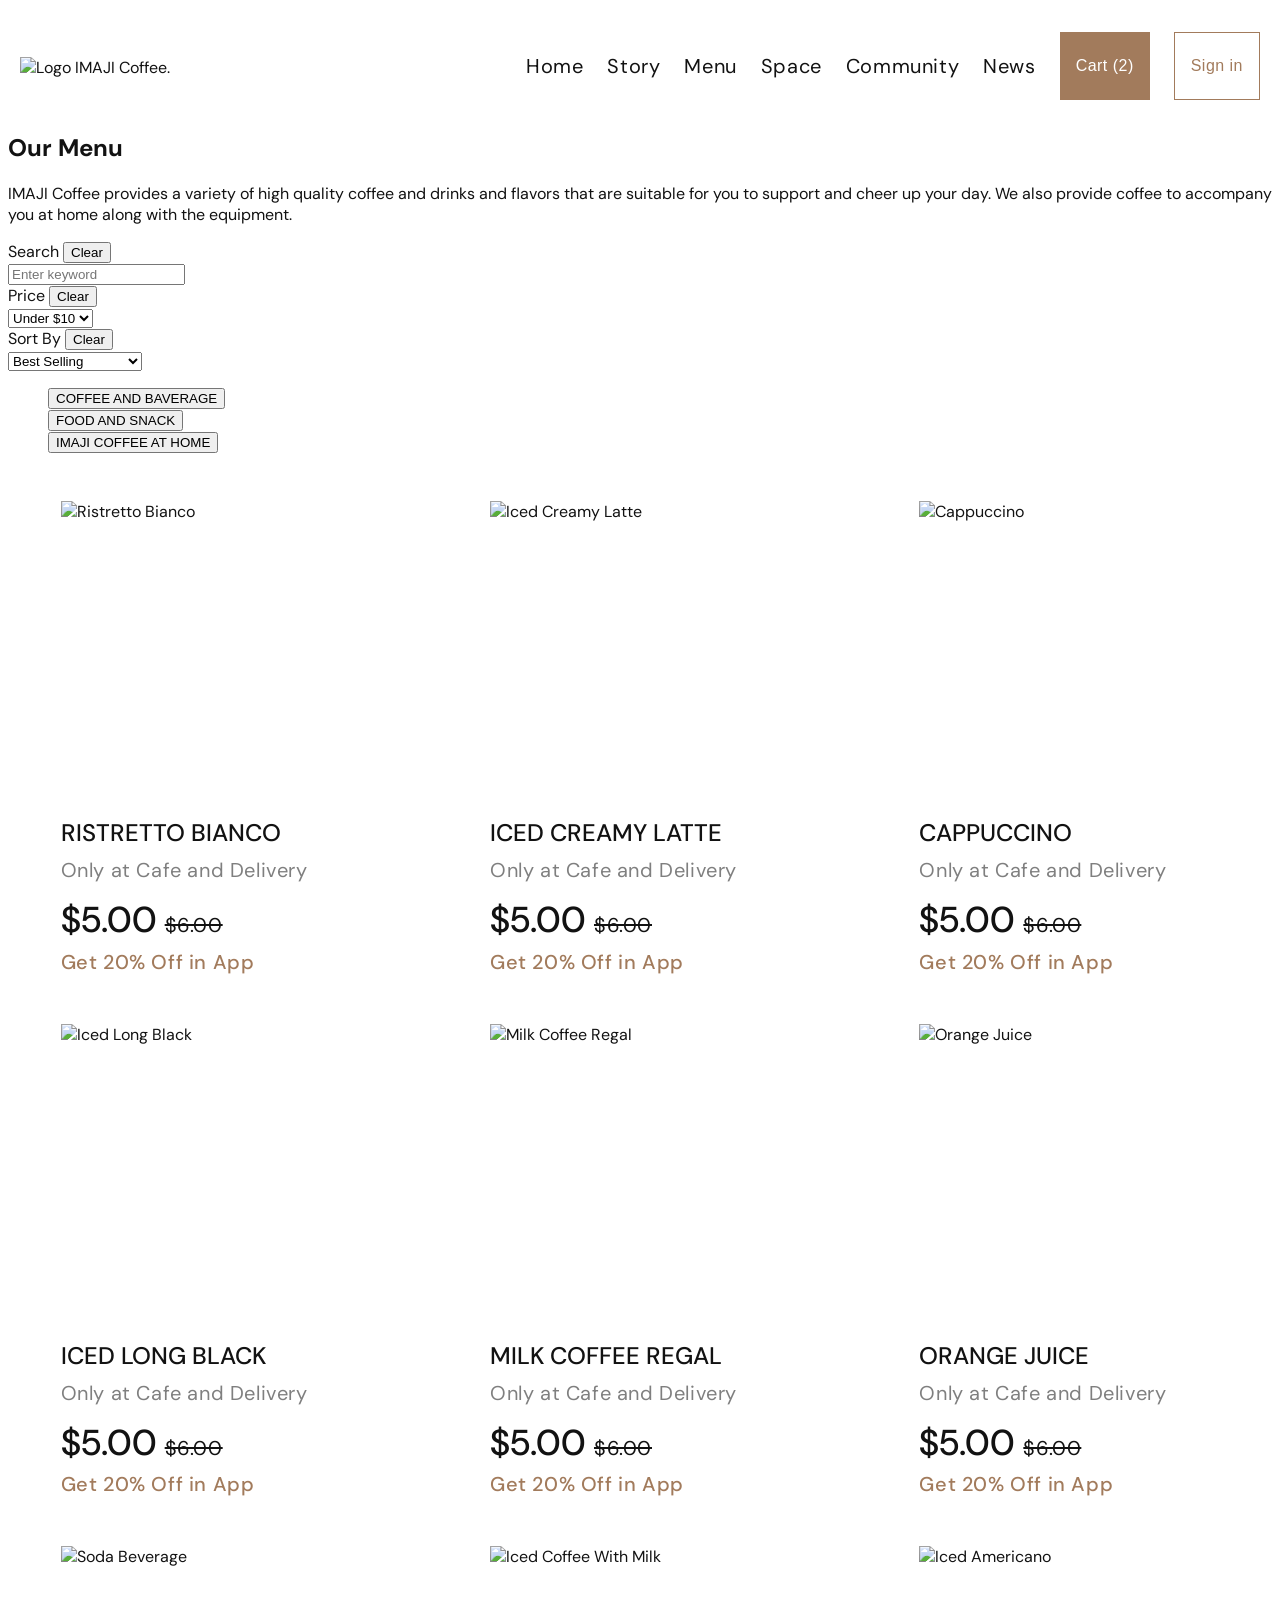
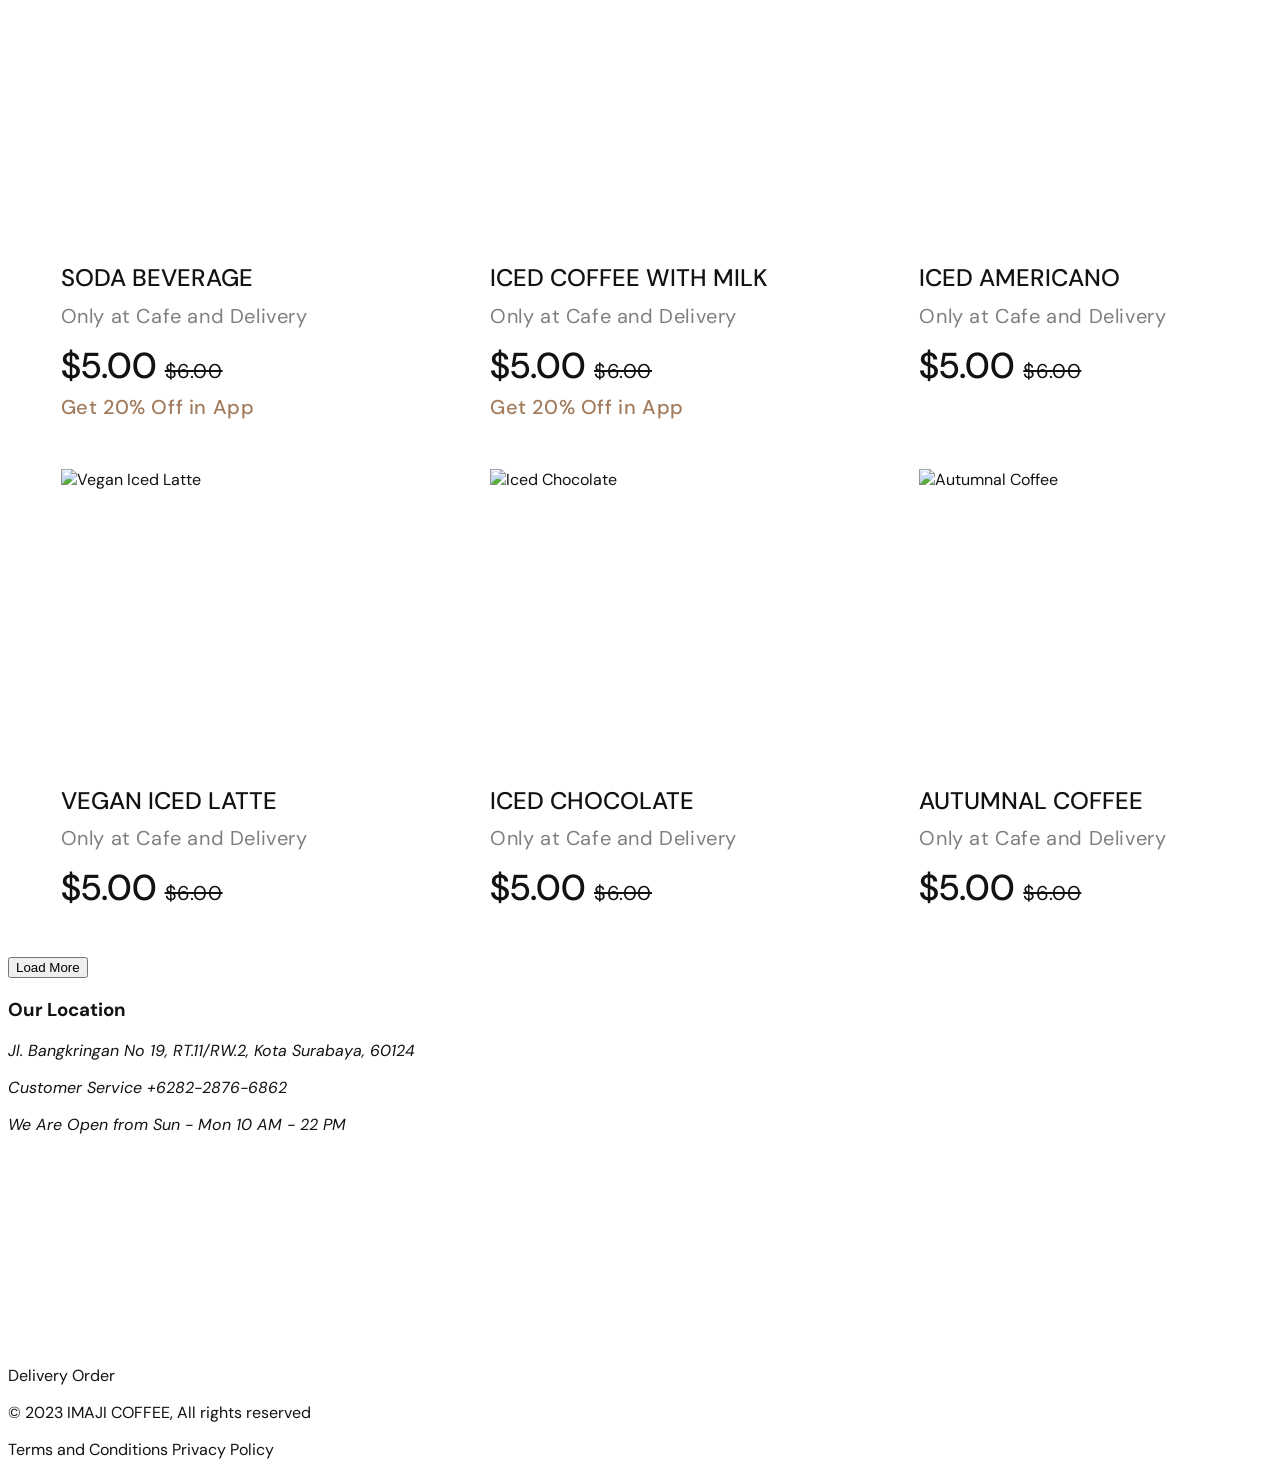
==== commit 3eb5d6b5: "update style.css" ====
--- a/index.html
+++ b/index.html
@@ -4,25 +4,30 @@
     <meta charset="UTF-8">
     <meta name="viewport" content="width=device-width, initial-scale=1.0">
     <title>Coffee Shop</title>
+    <link rel="preconnect" href="https://fonts.googleapis.com">
+    <link rel="preconnect" href="https://fonts.gstatic.com" crossorigin>
+    <link href="https://fonts.googleapis.com/css2?family=DM+Sans:ital,opsz,wght@0,9..40,100..1000;1,9..40,100..1000&display=swap" rel="stylesheet">
     <link rel="stylesheet" href="./styles.css"/>
 </head>
 <body>
-    <header>
-        <nav aria-label="Main navigation">
-            <a href="/">
-                <img src="/img/title.svg" alt="Logo IMAJI Coffee."/>
-            </a>
-            <ul>
-                <li><a href="#">Home</a></li>
-                <li><a href="#">Story</a></li>
-                <li><a href="#">Menu</a></li>
-                <li><a href="#">Space</a></li>
-                <li><a href="#">Community</a></li>
-                <li><a href="#">News</a></li>
-            </ul>
-        </nav>
-        <button id="btn-cart" aria-label="Shopping cart" type="button">Cart (2)</button>
-        <button aria-label="Sign in to account" type="button">Sign in</button>
+    <header class="header">
+        <a href="/">
+            <img src="/img/title.svg" alt="Logo IMAJI Coffee."/>
+        </a>
+        <div class="main-nav">
+            <nav class="text-xl" aria-label="Main navigation">
+                <ul>
+                    <li><a href="#">Home</a></li>
+                    <li><a href="#">Story</a></li>
+                    <li><a href="#">Menu</a></li>
+                    <li><a href="#">Space</a></li>
+                    <li><a href="#">Community</a></li>
+                    <li><a href="#">News</a></li>
+                </ul>
+            </nav>
+            <button class="text-base text-white" id="btn-cart" aria-label="Shopping cart" type="button">Cart (2)</button>
+            <button class="text-base text-primary" id="btn-signin" aria-label="Sign in to account" type="button">Sign in</button>
+        </div>
     </header>
     <main>
         <section>
@@ -64,134 +69,134 @@
             <ul>
                 <li><button type="button">COFFEE AND BAVERAGE</button></li>
                 <li><button type="button">FOOD AND SNACK</button></li>
-                <li><button type="button">IMAJI COFFEE AT HOME</button>/li>
+                <li><button type="button">IMAJI COFFEE AT HOME</button></li>
             </ul>
-            <ul>
-                <li>
-                    <article>
+            <ul class="product-list">
+                <li>
+                    <article class="product-card">
                         <img src="/img/ristretto-bianco.png" alt="Ristretto Bianco">
-                        <div>
+                        <div class="product-card--text">
                             <h4>Ristretto Bianco</h4>
-                            <p>Only at Cafe and Delivery</p>
-                            <p>$5.00 <span>$6.00</span></p>
-                            <p>Get 20% Off in App</p>
-                        </div>
-                    </article>
-                </li>
-                <li>
-                    <article>
+                            <p class="text-xl subtitle">Only at Cafe and Delivery</p>
+                            <p class="price">$5.00 <span>$6.00</span></p>
+                            <p class="text-xl text-primary">Get 20% Off in App</p>
+                        </div>
+                    </article>
+                </li>
+                <li>
+                    <article class="product-card">
                         <img src="/img/iced-creamy-latte.png" alt="Iced Creamy Latte">
-                        <div>
+                        <div class="product-card--text">
                             <h4>Iced Creamy Latte</h4>
-                            <p>Only at Cafe and Delivery</p>
-                            <p>$5.00 <span>$6.00</span></p>
-                            <p>Get 20% Off in App</p>
-                        </div>
-                    </article>
-                </li>
-                <li>
-                    <article>
+                            <p class="text-xl subtitle">Only at Cafe and Delivery</p>
+                            <p class="price">$5.00 <span>$6.00</span></p>
+                            <p class="text-xl text-primary">Get 20% Off in App</p>
+                        </div>
+                    </article>
+                </li>
+                <li>
+                    <article class="product-card">
                         <img src="/img/cappuccino.png" alt="Cappuccino">
-                        <div>
+                        <div class="product-card--text">
                             <h4>Cappuccino</h4>
-                            <p>Only at Cafe and Delivery</p>
-                            <p>$5.00 <span>$6.00</span></p>
-                            <p>Get 20% Off in App</p>
-                        </div>
-                    </article>
-                </li>
-                <li>
-                    <article>
+                            <p class="text-xl subtitle">Only at Cafe and Delivery</p>
+                            <p class="price">$5.00 <span>$6.00</span></p>
+                            <p class="text-xl text-primary">Get 20% Off in App</p>
+                        </div>
+                    </article>
+                </li>
+                <li>
+                    <article class="product-card">
                         <img src="/img/iced-long-black.png" alt="Iced Long Black">
-                        <div>
+                        <div class="product-card--text">
                             <h4>Iced Long Black</h4>
-                            <p>Only at Cafe and Delivery</p>
-                            <p>$5.00 <span>$6.00</span></p>
-                            <p>Get 20% Off in App</p>
-                        </div>
-                    </article>
-                </li>
-                <li>
-                    <article>
+                            <p class="text-xl subtitle">Only at Cafe and Delivery</p>
+                            <p class="price">$5.00 <span>$6.00</span></p>
+                            <p class="text-xl text-primary">Get 20% Off in App</p>
+                        </div>
+                    </article>
+                </li>
+                <li>
+                    <article class="product-card">
                         <img src="/img/milk-coffee-regal.png" alt="Milk Coffee Regal">
-                        <div>
+                        <div class="product-card--text">
                             <h4>Milk Coffee Regal</h4>
-                            <p>Only at Cafe and Delivery</p>
-                            <p>$5.00 <span>$6.00</span></p>
-                            <p>Get 20% Off in App</p>
-                        </div>
-                    </article>
-                </li>
-                <li>
-                    <article>
+                            <p class="text-xl subtitle">Only at Cafe and Delivery</p>
+                            <p class="price">$5.00 <span>$6.00</span></p>
+                            <p class="text-xl text-primary">Get 20% Off in App</p>
+                        </div>
+                    </article>
+                </li>
+                <li>
+                    <article class="product-card">
                         <img src="/img/orange-juice.png" alt="Orange Juice">
-                        <div>
+                        <div class="product-card--text">
                             <h4>Orange Juice</h4>
-                            <p>Only at Cafe and Delivery</p>
-                            <p>$5.00 <span>$6.00</span></p>
-                            <p>Get 20% Off in App</p>
-                        </div>
-                    </article>
-                </li>
-                <li>
-                    <article>
+                            <p class="text-xl subtitle">Only at Cafe and Delivery</p>
+                            <p class="price">$5.00 <span>$6.00</span></p>
+                            <p class="text-xl text-primary">Get 20% Off in App</p>
+                        </div>
+                    </article>
+                </li>
+                <li>
+                    <article class="product-card">
                         <img src="/img/soda-beverage.png" alt="Soda Beverage">
-                        <div>
+                        <div class="product-card--text">
                             <h4>Soda Beverage</h4>
-                            <p>Only at Cafe and Delivery</p>
-                            <p>$5.00 <span>$6.00</span></p>
-                            <p>Get 20% Off in App</p>
-                        </div>
-                    </article>
-                </li>
-                <li>
-                    <article>
+                            <p class="text-xl subtitle">Only at Cafe and Delivery</p>
+                            <p class="price">$5.00 <span>$6.00</span></p>
+                            <p class="text-xl text-primary">Get 20% Off in App</p>
+                        </div>
+                    </article>
+                </li>
+                <li>
+                    <article class="product-card">
                         <img src="/img/iced-coffee-with-milk.png" alt="Iced Coffee With Milk">
-                        <div>
+                        <div class="product-card--text">
                             <h4>Iced Coffee With Milk</h4>
-                            <p>Only at Cafe and Delivery</p>
-                            <p>$5.00 <span>$6.00</span></p>
-                            <p>Get 20% Off in App</p>
-                        </div>
-                    </article>
-                </li>
-                <li>
-                    <article>
+                            <p class="text-xl subtitle">Only at Cafe and Delivery</p>
+                            <p class="price">$5.00 <span>$6.00</span></p>
+                            <p class="text-xl text-primary">Get 20% Off in App</p>
+                        </div>
+                    </article>
+                </li>
+                <li>
+                    <article class="product-card">
                         <img src="/img/iced-americano.png" alt="Iced Americano">
-                        <div>
+                        <div class="product-card--text">
                             <h4>Iced Americano</h4>
-                            <p>Only at Cafe and Delivery</p>
-                            <p>$5.00 <span>$6.00</span></p>
-                        </div>
-                    </article>
-                </li>
-                <li>
-                    <article>
+                            <p class="text-xl subtitle">Only at Cafe and Delivery</p>
+                            <p class="price">$5.00 <span>$6.00</span></p>
+                        </div>
+                    </article>
+                </li>
+                <li>
+                    <article class="product-card">
                         <img src="/img/vegan-iced-latte.png" alt="Vegan Iced Latte">
-                        <div>
+                        <div class="product-card--text">
                             <h4>Vegan Iced Latte</h4>
-                            <p>Only at Cafe and Delivery</p>
-                            <p>$5.00 <span>$6.00</span></p>
-                        </div>
-                    </article>
-                </li>
-                <li>
-                    <article>
+                            <p class="text-xl subtitle">Only at Cafe and Delivery</p>
+                            <p class="price">$5.00 <span>$6.00</span></p>
+                        </div>
+                    </article>
+                </li>
+                <li>
+                    <article class="product-card">
                         <img src="/img/iced-chocolate.png" alt="Iced Chocolate">
-                        <div>
+                        <div class="product-card--text">
                             <h4>Iced Chocolate</h4>
-                            <p>Only at Cafe and Delivery</p>
-                            <p>$5.00 <span>$6.00</span></p>
-                        </div>
-                    </article>
-                </li>
-                <li>
-                    <article>
+                            <p class="text-xl subtitle">Only at Cafe and Delivery</p>
+                            <p class="price">$5.00 <span>$6.00</span></p>
+                        </div>
+                    </article>
+                </li>
+                <li>
+                    <article class="product-card">
                         <img src="/img/autumnal-coffee.png" alt="Autumnal Coffee">
-                        <div>
+                        <div class="product-card--text">
                             <h4>Autumnal Coffee</h4>
-                            <p>Only at Cafe and Delivery</p>
-                            <p>$5.00 <span>$6.00</span></p>
+                            <p class="text-xl subtitle">Only at Cafe and Delivery</p>
+                            <p class="price">$5.00 <span>$6.00</span></p>
                         </div>
                     </article>
                 </li>
--- a/styles.css
+++ b/styles.css
@@ -1,10 +1,126 @@
+html {
+    box-sizing: border-box;
+}
+*,
+*::before, 
+*::after {
+    box-sizing: inherit;
+}
+body {
+    font-family: 'DM Sans';
+    color: rgba(18, 18, 18, 1);
+}
+li {
+    list-style: none;
+}
+a {
+    text-decoration: none;
+    color: rgba(18, 18, 18, 1);
+}
+/*product-list*/
+.product-list {
+    max-width: 1272px;
+    justify-items: center;
+    padding: 0;
+    margin: 48px auto;
+    display: grid;
+    grid-template-columns: repeat(auto-fit, minmax(300px, 1fr));
+    gap: 48px 24px;
+}
+
+
+/*Product-card*/
+.product-card {
+    max-width: 300px;
+    display: flex;
+    flex-direction: column;
+    gap: 16px;
+    word-break: break-word;
+}
+.product-card img {
+    width: 300px;
+    height: 300px;
+}
+.product-card h4 {
+    font-size: 24px;
+    line-height: 1.3;
+    font-weight: 500;
+    text-transform: uppercase;
+    margin: 0;
+}
+.product-card--text {
+    display: flex;
+    flex-direction: column;
+    gap: 8px;
+}
+.product-card--text p {
+    margin: 0;
+}
+.product-card--text .price {
+    font-size: 36px;
+    line-height: 1.1;
+    font-weight: 500;
+    letter-spacing: 0px;
+    margin-top: 8px;
+}
+.product-card--text .price span {
+    font-size: 20px;
+    font-weight: 400;
+    line-height: 1.4;
+    letter-spacing: 0.6px;
+    text-decoration: line-through;
+}
+
+
+/*TEXT*/
+.text-xl {
+    font-size: 20px;
+    font-weight: 400;
+    line-height: 1.4;
+    letter-spacing: 0.6px;
+}
+.text-base {
+    font-weight: 500;
+    line-height: 1.5;
+    font-size: 16px;
+    letter-spacing: 0.48px;
+}
+.subtitle {
+    color: rgba(127, 127, 127, 1);
+}
+.text-primary {
+color: rgba(162, 123, 92, 1);
+font-weight: 500;
+}
+.text-white {
+    color: rgba(255, 255, 255, 1);
+}
+
+/*HEADER*/
+.header {
+    display: flex;  
+    justify-content: space-between; 
+    align-items: baseline;
+    margin: 32px auto;
+    max-width: 1240px;
+}
+.main-nav {
+    display: flex;
+    justify-content: flex-end;
+}
+.main-nav ul {
+    display: flex;
+    gap: 24px;
+}
+.main-nav a:hover {
+    color: rgba(108, 82, 61, 1);
+}
+.main-nav a:active {
+    color: rgba(54, 41, 31, 1);
+}
+
 #btn-cart {
     background-color: rgba(162, 123, 92, 1);
-    color: rgba(255, 255, 255, 1);
-    font-weight: 500;
-    font-family: DM Sans;
-    line-height: 24px;
-    font-size: 16px;
     padding: 12px 16px;
     margin: 0 24px;
     border: none;
@@ -15,3 +131,18 @@
 #btn-cart:active {
     background-color: rgba(54, 41, 31, 1);
 }
+#btn-signin {
+    border: 1px solid rgba(162, 123, 92, 1);
+    padding: 12px 16px;
+    background-color: rgba(255, 255, 255, 1);
+}
+#btn-signin:hover {
+    background-color: rgba(108, 82, 61, 1);
+    color: rgba(255, 255, 255, 1);
+    border: none;
+}
+#btn-signin:active {
+    background-color: rgba(54, 41, 31, 1);
+    color: rgba(255, 255, 255, 1);
+    border: none;
+}
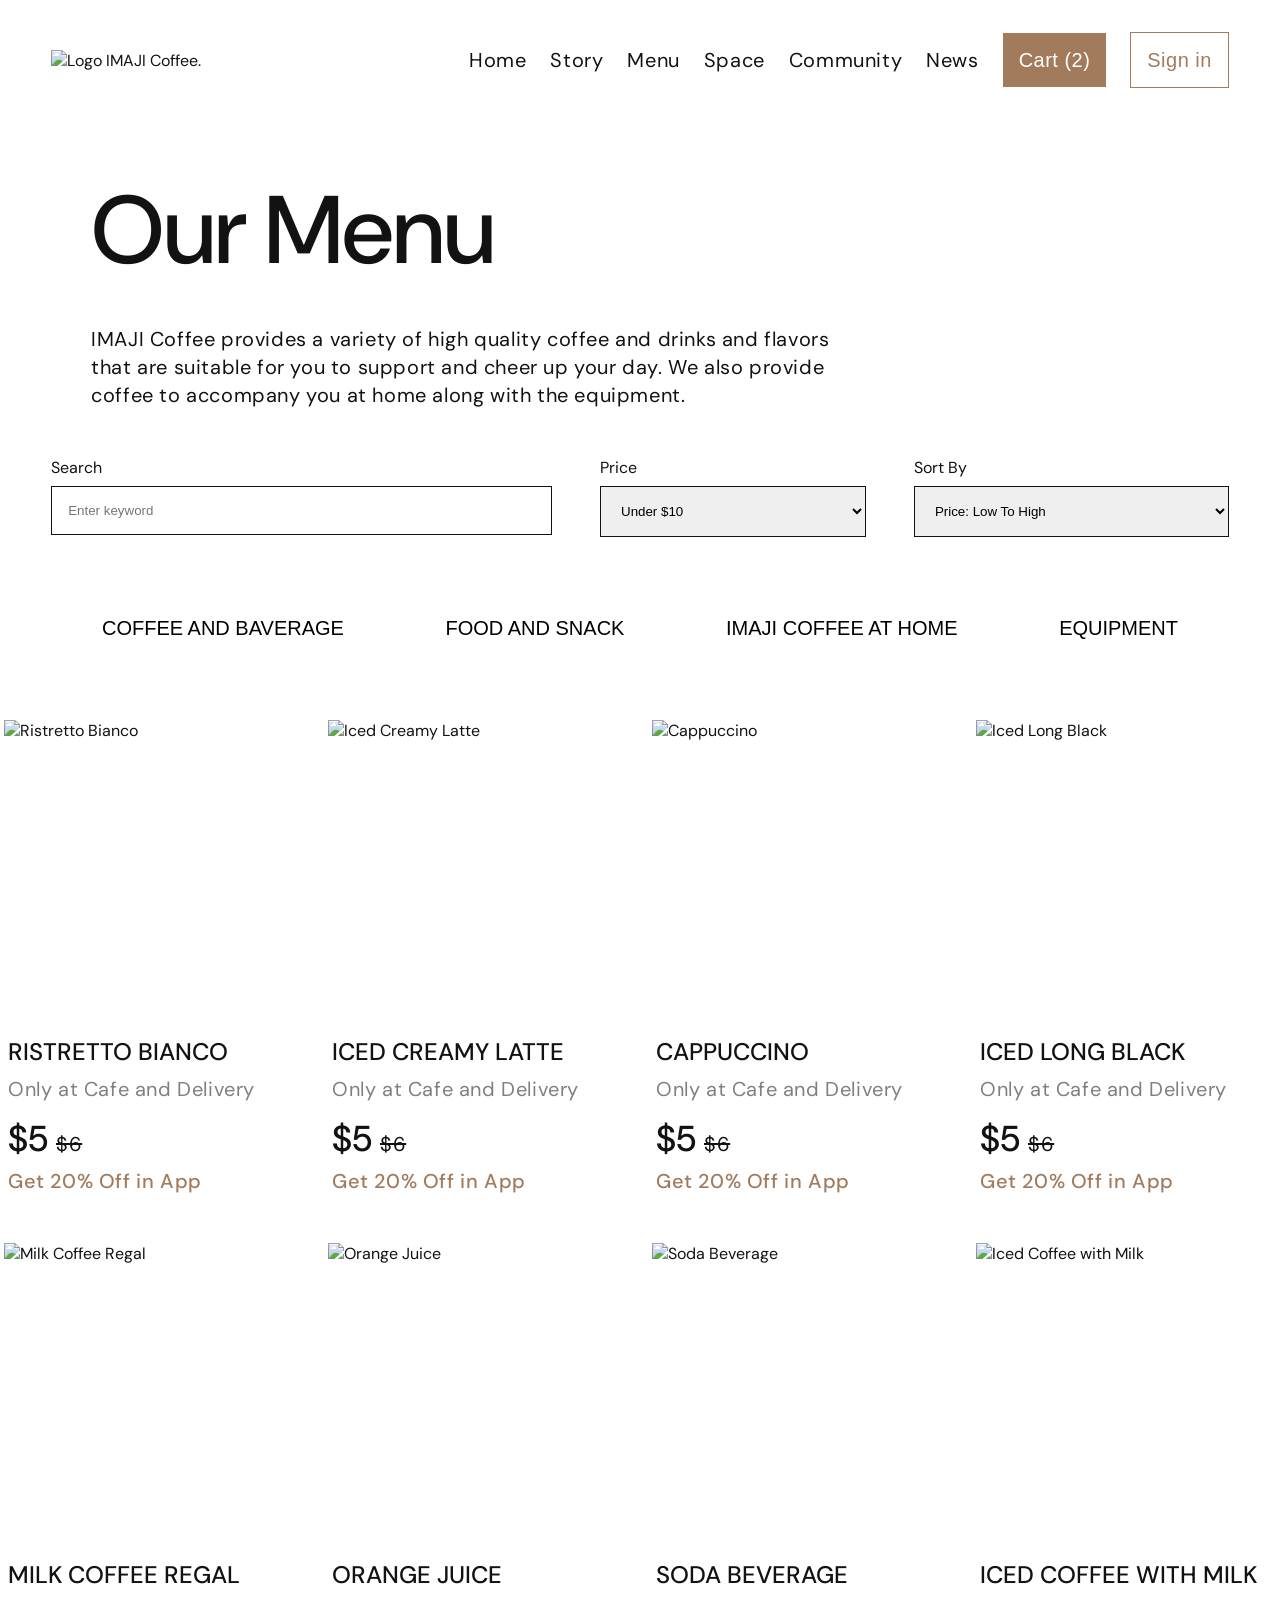
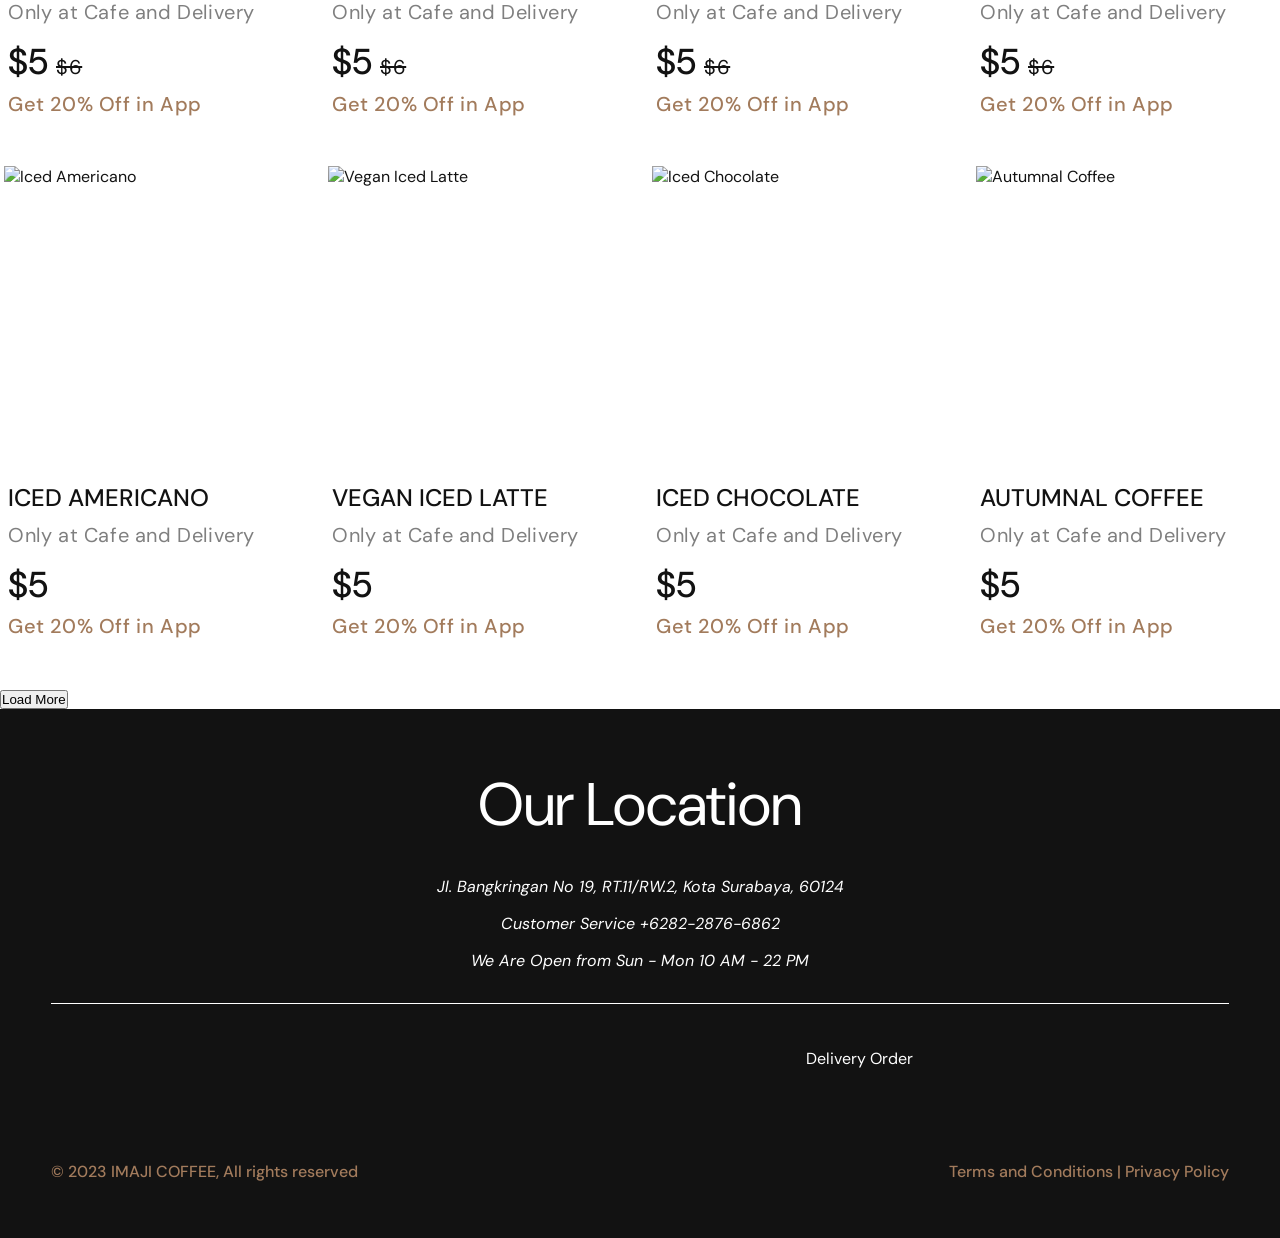
==== commit b1d13756: "add script.js" ====
--- a/index.html
+++ b/index.html
@@ -9,211 +9,224 @@
     <link href="https://fonts.googleapis.com/css2?family=DM+Sans:ital,opsz,wght@0,9..40,100..1000;1,9..40,100..1000&display=swap" rel="stylesheet">
     <link rel="stylesheet" href="./styles.css"/>
 </head>
-<body>
-    <header class="header">
-        <a href="/">
-            <img src="/img/title.svg" alt="Logo IMAJI Coffee."/>
-        </a>
-        <div class="main-nav">
-            <nav class="text-xl" aria-label="Main navigation">
-                <ul>
-                    <li><a href="#">Home</a></li>
-                    <li><a href="#">Story</a></li>
-                    <li><a href="#">Menu</a></li>
-                    <li><a href="#">Space</a></li>
-                    <li><a href="#">Community</a></li>
-                    <li><a href="#">News</a></li>
-                </ul>
-            </nav>
-            <button class="text-base text-white" id="btn-cart" aria-label="Shopping cart" type="button">Cart (2)</button>
-            <button class="text-base text-primary" id="btn-signin" aria-label="Sign in to account" type="button">Sign in</button>
+<body class="home-page">
+    <header>
+        <div class="container header">
+            <a href="/">
+                <img src="/img/title.svg" alt="Logo IMAJI Coffee."/>
+            </a>
+            <div class="main-nav">
+                <nav class="text-xl" aria-label="Main navigation">
+                    <ul>
+                        <li><a href="#">Home</a></li>
+                        <li><a href="#">Story</a></li>
+                        <li><a href="#">Menu</a></li>
+                        <li><a href="#">Space</a></li>
+                        <li><a href="#">Community</a></li>
+                        <li><a href="#">News</a></li>
+                    </ul>
+                </nav>
+                <button class="text-base text-white button button--primary" aria-label="Shopping cart" type="button">Cart (2)</button>
+                <button class="text-base text-primary button button--primary__outline" aria-label="Sign in to account" type="button">Sign in</button>
+            </div>
         </div>
     </header>
     <main>
         <section>
-            <h1>Our Menu</h1>
-            <p>
-                IMAJI Coffee provides a variety of high quality coffee and drinks and flavors 
-                that are suitable for you to support and cheer up your day. We also provide 
-                coffee to accompany you at home along with the equipment.
-            </p>
+            <div class="container">
+                <div class="hero-section">
+                    <h1>Our Menu</h1>
+                <p class="text-xl ">
+                    IMAJI Coffee provides a variety of high quality coffee and drinks and flavors 
+                    that are suitable for you to support and cheer up your day. We also provide 
+                    coffee to accompany you at home along with the equipment.
+                </p>
+                </div>
+            </div>
         </section>
         <section>
-            <form>
-                <div>
-                    <label for="search">Search</label>
-                    <input type="reset" value="Clear">
-                </div>
-                <input type="search" id="search" name="search" placeholder="Enter keyword">
-                <div>
-                    <label for="price">Price</label>
-                    <input type="reset" value="Clear">
-                </div>
-                <select id="price" name="price">
-                    <option value="under 10>" selected>Under $10</option>
-                    <option value="under 20">Under $20</option>
-                    <option value="under 30">Under $30</option>
-                    <option value="under 40">Under $40</option>
-                </select>
-                <div>
-                    <label for="sortby">Sort By</label>
-                    <input type="reset" value="Clear">
-                </div>
-                <select id="sortby" name="sortby">
-                    <option value="best selling>" selected>Best Selling</option>
-                    <option value="new">New</option>
-                    <option value="price: high to low">Price: High To Low</option>
-                    <option value="price: low to high">Price: Low To High</option>
-                </select>
-            </form>
-            <ul>
-                <li><button type="button">COFFEE AND BAVERAGE</button></li>
-                <li><button type="button">FOOD AND SNACK</button></li>
-                <li><button type="button">IMAJI COFFEE AT HOME</button></li>
-            </ul>
-            <ul class="product-list">
-                <li>
-                    <article class="product-card">
-                        <img src="/img/ristretto-bianco.png" alt="Ristretto Bianco">
-                        <div class="product-card--text">
-                            <h4>Ristretto Bianco</h4>
-                            <p class="text-xl subtitle">Only at Cafe and Delivery</p>
-                            <p class="price">$5.00 <span>$6.00</span></p>
-                            <p class="text-xl text-primary">Get 20% Off in App</p>
+            <div class="container">
+                <form class="search-form">
+                    <div class="search-field">
+                        <label for="search">Search</label>
+                        <input class="search-field_input" type="text" id="search" name="search" placeholder="Enter keyword">
+                    </div>
+                    <div class="price-field">
+                        <div>
+                            <label for="price">Price</label>
                         </div>
-                    </article>
-                </li>
-                <li>
-                    <article class="product-card">
-                        <img src="/img/iced-creamy-latte.png" alt="Iced Creamy Latte">
-                        <div class="product-card--text">
-                            <h4>Iced Creamy Latte</h4>
-                            <p class="text-xl subtitle">Only at Cafe and Delivery</p>
-                            <p class="price">$5.00 <span>$6.00</span></p>
-                            <p class="text-xl text-primary">Get 20% Off in App</p>
-                        </div>
-                    </article>
-                </li>
-                <li>
-                    <article class="product-card">
-                        <img src="/img/cappuccino.png" alt="Cappuccino">
-                        <div class="product-card--text">
-                            <h4>Cappuccino</h4>
-                            <p class="text-xl subtitle">Only at Cafe and Delivery</p>
-                            <p class="price">$5.00 <span>$6.00</span></p>
-                            <p class="text-xl text-primary">Get 20% Off in App</p>
-                        </div>
-                    </article>
-                </li>
-                <li>
-                    <article class="product-card">
-                        <img src="/img/iced-long-black.png" alt="Iced Long Black">
-                        <div class="product-card--text">
-                            <h4>Iced Long Black</h4>
-                            <p class="text-xl subtitle">Only at Cafe and Delivery</p>
-                            <p class="price">$5.00 <span>$6.00</span></p>
-                            <p class="text-xl text-primary">Get 20% Off in App</p>
-                        </div>
-                    </article>
-                </li>
-                <li>
-                    <article class="product-card">
-                        <img src="/img/milk-coffee-regal.png" alt="Milk Coffee Regal">
-                        <div class="product-card--text">
-                            <h4>Milk Coffee Regal</h4>
-                            <p class="text-xl subtitle">Only at Cafe and Delivery</p>
-                            <p class="price">$5.00 <span>$6.00</span></p>
-                            <p class="text-xl text-primary">Get 20% Off in App</p>
-                        </div>
-                    </article>
-                </li>
-                <li>
-                    <article class="product-card">
-                        <img src="/img/orange-juice.png" alt="Orange Juice">
-                        <div class="product-card--text">
-                            <h4>Orange Juice</h4>
-                            <p class="text-xl subtitle">Only at Cafe and Delivery</p>
-                            <p class="price">$5.00 <span>$6.00</span></p>
-                            <p class="text-xl text-primary">Get 20% Off in App</p>
-                        </div>
-                    </article>
-                </li>
-                <li>
-                    <article class="product-card">
-                        <img src="/img/soda-beverage.png" alt="Soda Beverage">
-                        <div class="product-card--text">
-                            <h4>Soda Beverage</h4>
-                            <p class="text-xl subtitle">Only at Cafe and Delivery</p>
-                            <p class="price">$5.00 <span>$6.00</span></p>
-                            <p class="text-xl text-primary">Get 20% Off in App</p>
-                        </div>
-                    </article>
-                </li>
-                <li>
-                    <article class="product-card">
-                        <img src="/img/iced-coffee-with-milk.png" alt="Iced Coffee With Milk">
-                        <div class="product-card--text">
-                            <h4>Iced Coffee With Milk</h4>
-                            <p class="text-xl subtitle">Only at Cafe and Delivery</p>
-                            <p class="price">$5.00 <span>$6.00</span></p>
-                            <p class="text-xl text-primary">Get 20% Off in App</p>
-                        </div>
-                    </article>
-                </li>
-                <li>
-                    <article class="product-card">
-                        <img src="/img/iced-americano.png" alt="Iced Americano">
-                        <div class="product-card--text">
-                            <h4>Iced Americano</h4>
-                            <p class="text-xl subtitle">Only at Cafe and Delivery</p>
-                            <p class="price">$5.00 <span>$6.00</span></p>
-                        </div>
-                    </article>
-                </li>
-                <li>
-                    <article class="product-card">
-                        <img src="/img/vegan-iced-latte.png" alt="Vegan Iced Latte">
-                        <div class="product-card--text">
-                            <h4>Vegan Iced Latte</h4>
-                            <p class="text-xl subtitle">Only at Cafe and Delivery</p>
-                            <p class="price">$5.00 <span>$6.00</span></p>
-                        </div>
-                    </article>
-                </li>
-                <li>
-                    <article class="product-card">
-                        <img src="/img/iced-chocolate.png" alt="Iced Chocolate">
-                        <div class="product-card--text">
-                            <h4>Iced Chocolate</h4>
-                            <p class="text-xl subtitle">Only at Cafe and Delivery</p>
-                            <p class="price">$5.00 <span>$6.00</span></p>
-                        </div>
-                    </article>
-                </li>
-                <li>
-                    <article class="product-card">
-                        <img src="/img/autumnal-coffee.png" alt="Autumnal Coffee">
-                        <div class="product-card--text">
-                            <h4>Autumnal Coffee</h4>
-                            <p class="text-xl subtitle">Only at Cafe and Delivery</p>
-                            <p class="price">$5.00 <span>$6.00</span></p>
-                        </div>
-                    </article>
-                </li>
-            </ul>
-            <button type="button">Load More</button>
+                        <select class="price-field_input" id="price" name="price">
+                            <option value="under 10" selected>Under $10</option>
+                            <option value="under 20">Under $20</option>
+                            <option value="under 30">Under $30</option>
+                            <option value="under 40">Under $40</option>
+                        </select>
+                    </div>
+                    <div class="sortby-field">
+                        <label for="sortby">Sort By</label>
+                    <select class="sortby-field_input" id="sortby" name="sortby" data-sort="sort">
+                        <option value="price: high to low">Price: High To Low</option>
+                        <option value="price: low to high" selected>Price: Low To High</option>
+                    </select>
+                    </div>
+                </form>
+                <ul class="filter-buttons">
+                    <li><button data-category="beverages" type="button">COFFEE AND BAVERAGE</button></li>
+                    <li><button data-category="food" type="button">FOOD AND SNACK</button></li>
+                    <li><button data-category="coffee-beans" type="button">IMAJI COFFEE AT HOME</button></li>
+                    <li><button data-category="equipment" type="button">EQUIPMENT</button></li>
+                </ul>
+            </div>
+            <div>
+                <ul class="product-list"></ul>
+                <div id="no-products" class="hidden">
+                    На жаль, продуктів немає.
+                </div>
+
+                <!-- <ul class="product-list">
+                    <li>
+                        <article class="product-card">
+                            <img src="/img/ristretto-bianco.png" alt="Ristretto Bianco">
+                            <div class="product-card--text">
+                                <h4>Ristretto Bianco</h4>
+                                <p class="text-xl subtitle">Only at Cafe and Delivery</p>
+                                <p class="price">$5.00 <span>$6.00</span></p>
+                                <p class="text-xl text-primary">Get 20% Off in App</p>
+                            </div>
+                        </article>
+                    </li>
+                    <li>
+                        <article class="product-card">
+                            <img src="/img/iced-creamy-latte.png" alt="Iced Creamy Latte">
+                            <div class="product-card--text">
+                                <h4>Iced Creamy Latte</h4>
+                                <p class="text-xl subtitle">Only at Cafe and Delivery</p>
+                                <p class="price">$5.00 <span>$6.00</span></p>
+                                <p class="text-xl text-primary">Get 20% Off in App</p>
+                            </div>
+                        </article>
+                    </li>
+                    <li>
+                        <article class="product-card">
+                            <img src="/img/cappuccino.png" alt="Cappuccino">
+                            <div class="product-card--text">
+                                <h4>Cappuccino</h4>
+                                <p class="text-xl subtitle">Only at Cafe and Delivery</p>
+                                <p class="price">$5.00 <span>$6.00</span></p>
+                                <p class="text-xl text-primary">Get 20% Off in App</p>
+                            </div>
+                        </article>
+                    </li>
+                    <li>
+                        <article class="product-card">
+                            <img src="/img/iced-long-black.png" alt="Iced Long Black">
+                            <div class="product-card--text">
+                                <h4>Iced Long Black</h4>
+                                <p class="text-xl subtitle">Only at Cafe and Delivery</p>
+                                <p class="price">$5.00 <span>$6.00</span></p>
+                                <p class="text-xl text-primary">Get 20% Off in App</p>
+                            </div>
+                        </article>
+                    </li>
+                    <li>
+                        <article class="product-card">
+                            <img src="/img/milk-coffee-regal.png" alt="Milk Coffee Regal">
+                            <div class="product-card--text">
+                                <h4>Milk Coffee Regal</h4>
+                                <p class="text-xl subtitle">Only at Cafe and Delivery</p>
+                                <p class="price">$5.00 <span>$6.00</span></p>
+                                <p class="text-xl text-primary">Get 20% Off in App</p>
+                            </div>
+                        </article>
+                    </li>
+                    <li>
+                        <article class="product-card">
+                            <img src="/img/orange-juice.png" alt="Orange Juice">
+                            <div class="product-card--text">
+                                <h4>Orange Juice</h4>
+                                <p class="text-xl subtitle">Only at Cafe and Delivery</p>
+                                <p class="price">$5.00 <span>$6.00</span></p>
+                                <p class="text-xl text-primary">Get 20% Off in App</p>
+                            </div>
+                        </article>
+                    </li>
+                    <li>
+                        <article class="product-card">
+                            <img src="/img/soda-beverage.png" alt="Soda Beverage">
+                            <div class="product-card--text">
+                                <h4>Soda Beverage</h4>
+                                <p class="text-xl subtitle">Only at Cafe and Delivery</p>
+                                <p class="price">$5.00 <span>$6.00</span></p>
+                                <p class="text-xl text-primary">Get 20% Off in App</p>
+                            </div>
+                        </article>
+                    </li>
+                    <li>
+                        <article class="product-card">
+                            <img src="/img/iced-coffee-with-milk.png" alt="Iced Coffee With Milk">
+                            <div class="product-card--text">
+                                <h4>Iced Coffee With Milk</h4>
+                                <p class="text-xl subtitle">Only at Cafe and Delivery</p>
+                                <p class="price">$5.00 <span>$6.00</span></p>
+                                <p class="text-xl text-primary">Get 20% Off in App</p>
+                            </div>
+                        </article>
+                    </li>
+                    <li>
+                        <article class="product-card">
+                            <img src="/img/iced-americano.png" alt="Iced Americano">
+                            <div class="product-card--text">
+                                <h4>Iced Americano</h4>
+                                <p class="text-xl subtitle">Only at Cafe and Delivery</p>
+                                <p class="price">$5.00 <span>$6.00</span></p>
+                            </div>
+                        </article>
+                    </li>
+                    <li>
+                        <article class="product-card">
+                            <img src="/img/vegan-iced-latte.png" alt="Vegan Iced Latte">
+                            <div class="product-card--text">
+                                <h4>Vegan Iced Latte</h4>
+                                <p class="text-xl subtitle">Only at Cafe and Delivery</p>
+                                <p class="price">$5.00 <span>$6.00</span></p>
+                            </div>
+                        </article>
+                    </li>
+                    <li>
+                        <article class="product-card">
+                            <img src="/img/iced-chocolate.png" alt="Iced Chocolate">
+                            <div class="product-card--text">
+                                <h4>Iced Chocolate</h4>
+                                <p class="text-xl subtitle">Only at Cafe and Delivery</p>
+                                <p class="price">$5.00 <span>$6.00</span></p>
+                            </div>
+                        </article>
+                    </li>
+                    <li>
+                        <article class="product-card">
+                            <img src="/img/autumnal-coffee.png" alt="Autumnal Coffee">
+                            <div class="product-card--text">
+                                <h4>Autumnal Coffee</h4>
+                                <p class="text-xl subtitle">Only at Cafe and Delivery</p>
+                                <p class="price">$5.00 <span>$6.00</span></p>
+                            </div>
+                        </article>
+                    </li>
+                </ul> -->
+                <button type="button">Load More</button>
+            </div>
         </section>
     </main>
     <footer aria-label="Site footer">
-        <h3>Our Location</h3>
-        <address>
-            <p>Jl. Bangkringan No 19, RT.11/RW.2, Kota Surabaya, 60124</p>
-            <p>Customer Service <a href="tel:+628228766862">+6282-2876-6862</a></p>
-            <p>We Are Open from Sun - Mon 10 AM - 22 PM</p>
-        </address>
-        <div>
-            <div>
-                <ul aria-label="Social media links">
+        <div class="container">
+            <h2>Our Location</h2>
+            <address>
+                <p>Jl. Bangkringan No 19, RT.11/RW.2, Kota Surabaya, 60124</p>
+                <p>Customer Service <a href="tel:+628228766862">+6282-2876-6862</a></p>
+                <p>We Are Open from Sun - Mon 10 AM - 22 PM</p>
+            </address>
+            <div class="footer-info">
+                <ul aria-label="Social media links" class="footer-info_social">
                     <li>
                         <a href="#" aria-label="Наша сторінка у Spotify">
                             <svg width="24" height="24"><use href="/img/spotify.svg"></use></svg>
@@ -245,22 +258,25 @@
                         </a>
                     </li>
                 </ul>
-            </div>
-            <div>
-                <a href="#">Delivery Order</a>
-                <a href="#" aria-label="Download on App Store">
-                    <svg width="134" height="40"><use href="/img/app-store.svg"></use></svg>
-                </a>
-                <a href="#" aria-label="Get it on Google Play">
-                    <svg width="134" height="40"><use href="/img/google-play.svg"></use></svg>
-                </a>
-            </div>
-        </div>
-        <div>
-            <p>© 2023 IMAJI COFFEE, All rights reserved</p>
-            <a href="#">Terms and Conditions</a>
-            <a href="#">Privacy Policy</a>
+                <div class="footer-info_delivery">
+                    <a href="#">Delivery Order</a>
+                    <a href="#" aria-label="Download on App Store">
+                        <svg width="134" height="40"><use href="/img/app-store.svg"></use></svg>
+                    </a>
+                    <a href="#" aria-label="Get it on Google Play">
+                        <svg width="134" height="40"><use href="/img/google-play.svg"></use></svg>
+                    </a>
+                </div>
+            </div>
+            <div class="footer-bottom">
+                <p  class="text-primary">© 2023 IMAJI COFFEE, All rights reserved</p>
+                <div>
+                    <a  class="text-primary" href="#">Terms and Conditions |</a>
+                    <a  class="text-primary" href="#">Privacy Policy</a>
+                </div>
+            </div>
         </div>
     </footer>
+    <script src="./script.js"></script>
 </body>
 </html>
--- a/styles.css
+++ b/styles.css
@@ -5,10 +5,16 @@
 *::before, 
 *::after {
     box-sizing: inherit;
+    margin: 0;
+    padding: 0;
+}
+.hidden {
+    display: none;
 }
 body {
     font-family: 'DM Sans';
     color: rgba(18, 18, 18, 1);
+    font-size: 16px;
 }
 li {
     list-style: none;
@@ -17,6 +23,23 @@
     text-decoration: none;
     color: rgba(18, 18, 18, 1);
 }
+
+.container {
+    max-width: 1192px;
+    margin: 0 auto;
+}
+@media (max-width: 1400px) {
+    .container {
+        max-width: 92%;
+    }
+}
+@media (max-width: 1024px) {
+    .container {
+        max-width: 90%;
+    }
+}
+
+
 /*product-list*/
 .product-list {
     max-width: 1272px;
@@ -36,13 +59,19 @@
     flex-direction: column;
     gap: 16px;
     word-break: break-word;
+    transition: transform 0.3s ease, box-shadow 0.3s ease;
+}
+.product-card:hover {
+    transform: scale(1.03);
+    box-shadow: 0 10px 30px rgba(0, 0, 0, 0.12);
+    cursor: pointer;
 }
 .product-card img {
     width: 300px;
     height: 300px;
 }
 .product-card h4 {
-    font-size: 24px;
+    font-size: 1.5rem;
     line-height: 1.3;
     font-weight: 500;
     text-transform: uppercase;
@@ -52,19 +81,20 @@
     display: flex;
     flex-direction: column;
     gap: 8px;
+    margin-left: 4px;
 }
 .product-card--text p {
     margin: 0;
 }
 .product-card--text .price {
-    font-size: 36px;
+    font-size: 2.25rem;
     line-height: 1.1;
     font-weight: 500;
     letter-spacing: 0px;
     margin-top: 8px;
 }
 .product-card--text .price span {
-    font-size: 20px;
+    font-size: 1.25rem;
     font-weight: 400;
     line-height: 1.4;
     letter-spacing: 0.6px;
@@ -74,7 +104,7 @@
 
 /*TEXT*/
 .text-xl {
-    font-size: 20px;
+    font-size: 1.25rem;
     font-weight: 400;
     line-height: 1.4;
     letter-spacing: 0.6px;
@@ -82,7 +112,7 @@
 .text-base {
     font-weight: 500;
     line-height: 1.5;
-    font-size: 16px;
+    font-size: 1.25rem;
     letter-spacing: 0.48px;
 }
 .subtitle {
@@ -99,14 +129,16 @@
 /*HEADER*/
 .header {
     display: flex;  
+    flex-direction: row;
     justify-content: space-between; 
-    align-items: baseline;
+    align-items: center;
     margin: 32px auto;
-    max-width: 1240px;
 }
 .main-nav {
     display: flex;
     justify-content: flex-end;
+    gap: 24px;
+    align-items: center;
 }
 .main-nav ul {
     display: flex;
@@ -115,34 +147,191 @@
 .main-nav a:hover {
     color: rgba(108, 82, 61, 1);
 }
-.main-nav a:active {
-    color: rgba(54, 41, 31, 1);
-}
-
-#btn-cart {
+
+.button {
+    padding: 12px 16px;
+    margin: 0;
+    border: none;
+    cursor: pointer;
+}
+.button--primary {
     background-color: rgba(162, 123, 92, 1);
-    padding: 12px 16px;
-    margin: 0 24px;
-    border: none;
-}
-#btn-cart:hover {
+    
+}
+.button--primary:hover {
     background-color: rgba(108, 82, 61, 1);
 }
-#btn-cart:active {
-    background-color: rgba(54, 41, 31, 1);
-}
-#btn-signin {
+.button--primary__outline {
     border: 1px solid rgba(162, 123, 92, 1);
-    padding: 12px 16px;
     background-color: rgba(255, 255, 255, 1);
 }
-#btn-signin:hover {
+.button--primary__outline:hover {
     background-color: rgba(108, 82, 61, 1);
     color: rgba(255, 255, 255, 1);
+}
+
+/*h1*/
+h1 {
+    font-weight: 500;
+    line-height: auto;
+    letter-spacing: 0px;
+}
+.home-page h1 {
+    font-size: 6rem;
+}
+.product-page h1 {
+    font-size: 3rem;
+}
+h2 {
+    font-weight: 400;
+    letter-spacing: 0px;
+    font-size: 3.75rem;
+    line-height: auto;
+}
+@media (max-width: 480px) {
+    .home-page h1 {
+        font-size: 3.75rem;
+    }
+    .product-page h1 {
+        font-size: 2rem;
+        line-height: 1.1;
+    }
+}
+
+/*hero-section*/
+.hero-section {
+    margin: 80px 40px 48px;
+    display: flex;
+    flex-direction: column;
+    gap: 32px;
+}
+.hero-section  p {
+    max-width: 778px;
+
+}
+@media (max-width: 480px) {
+    .hero-section {
+        margin: 48px auto;
+        gap: 24px;
+    }
+}
+
+/*PRODUCT-PAGE*/
+.product-info {
+    margin: 80px 40px;
+    display: flex;
+    gap: 32px;
+}
+.product-images {
+    display: flex;
+    gap: 48px;
+    max-width: 65%;
+}
+.product-details-images {
+    display: flex;
+    flex-direction: column;
+    gap: 16px;
+}
+
+.suggestions {
+    background-color: rgba(252, 247, 239, 1);
+    padding: 80px 0 32px;
+}
+
+/*search-form*/
+.search-form {
+    margin: 48px auto;
+    display: flex;
+    flex-direction: row;
+    gap: 48px;
+}
+.search-field {
+    display: flex;
+    flex-direction: column;
+    gap: 8px;
+    max-width: 50%;
+    flex-grow: 2;
+}
+.search-field_label {
+    display: flex;
+    flex-direction: row;
+    justify-content: space-between;
+}
+.search-field_input,
+.price-field_input,
+.sortby-field_input {
+    padding: 16px;
+    border: 1px solid rgba(18, 18, 18, 1);
+}
+.price-field,
+.sortby-field {
+    display: flex;
+    flex-direction: column;
+    gap: 8px;
+    flex-grow: 1;
+}
+.filter-buttons {
+    display: flex;
+    flex-direction: row;
+
+}
+.filter-buttons li {
+    padding: 32px;
+    flex-grow: 1;
+    display: flex;
+    align-items: center;
+    justify-content: center;
+}
+.filter-buttons button {
+    background-color: rgba(255, 255, 255, 1);
     border: none;
-}
-#btn-signin:active {
-    background-color: rgba(54, 41, 31, 1);
+    letter-spacing: 3%;
+    font-size: 20px;
+}
+
+/*footer*/
+footer {
+    background-color: rgba(18, 18, 18, 1);
     color: rgba(255, 255, 255, 1);
-    border: none;
+    text-align: center;
+}
+
+footer .container {
+    padding: 56px 0;
+}
+footer h2 {
+    margin: 0 auto;
+}
+footer address {
+    margin: 0 auto;
+    padding: 32px 0;
+    display: flex;
+    flex-direction: column;
+    gap: 16px;
+    border-bottom: 1px solid rgba(255, 255, 255, 1);
+}
+footer a {
+    color: rgba(255, 255, 255, 1);
+}
+.footer-info {
+    display: flex;
+    flex-direction: row;
+    justify-content: space-between;
+    margin: 32px auto 80px;
+}
+.footer-info_social {
+    display: flex;
+    flex-direction: row;
+    gap: 24px;
+}
+.footer-info_delivery   {
+    display: flex;
+    flex-direction: row;
+    gap: 24px;
+    align-items: center;
+}
+.footer-bottom {
+    display: flex;
+    flex-direction: row;
+    justify-content: space-between;
 }
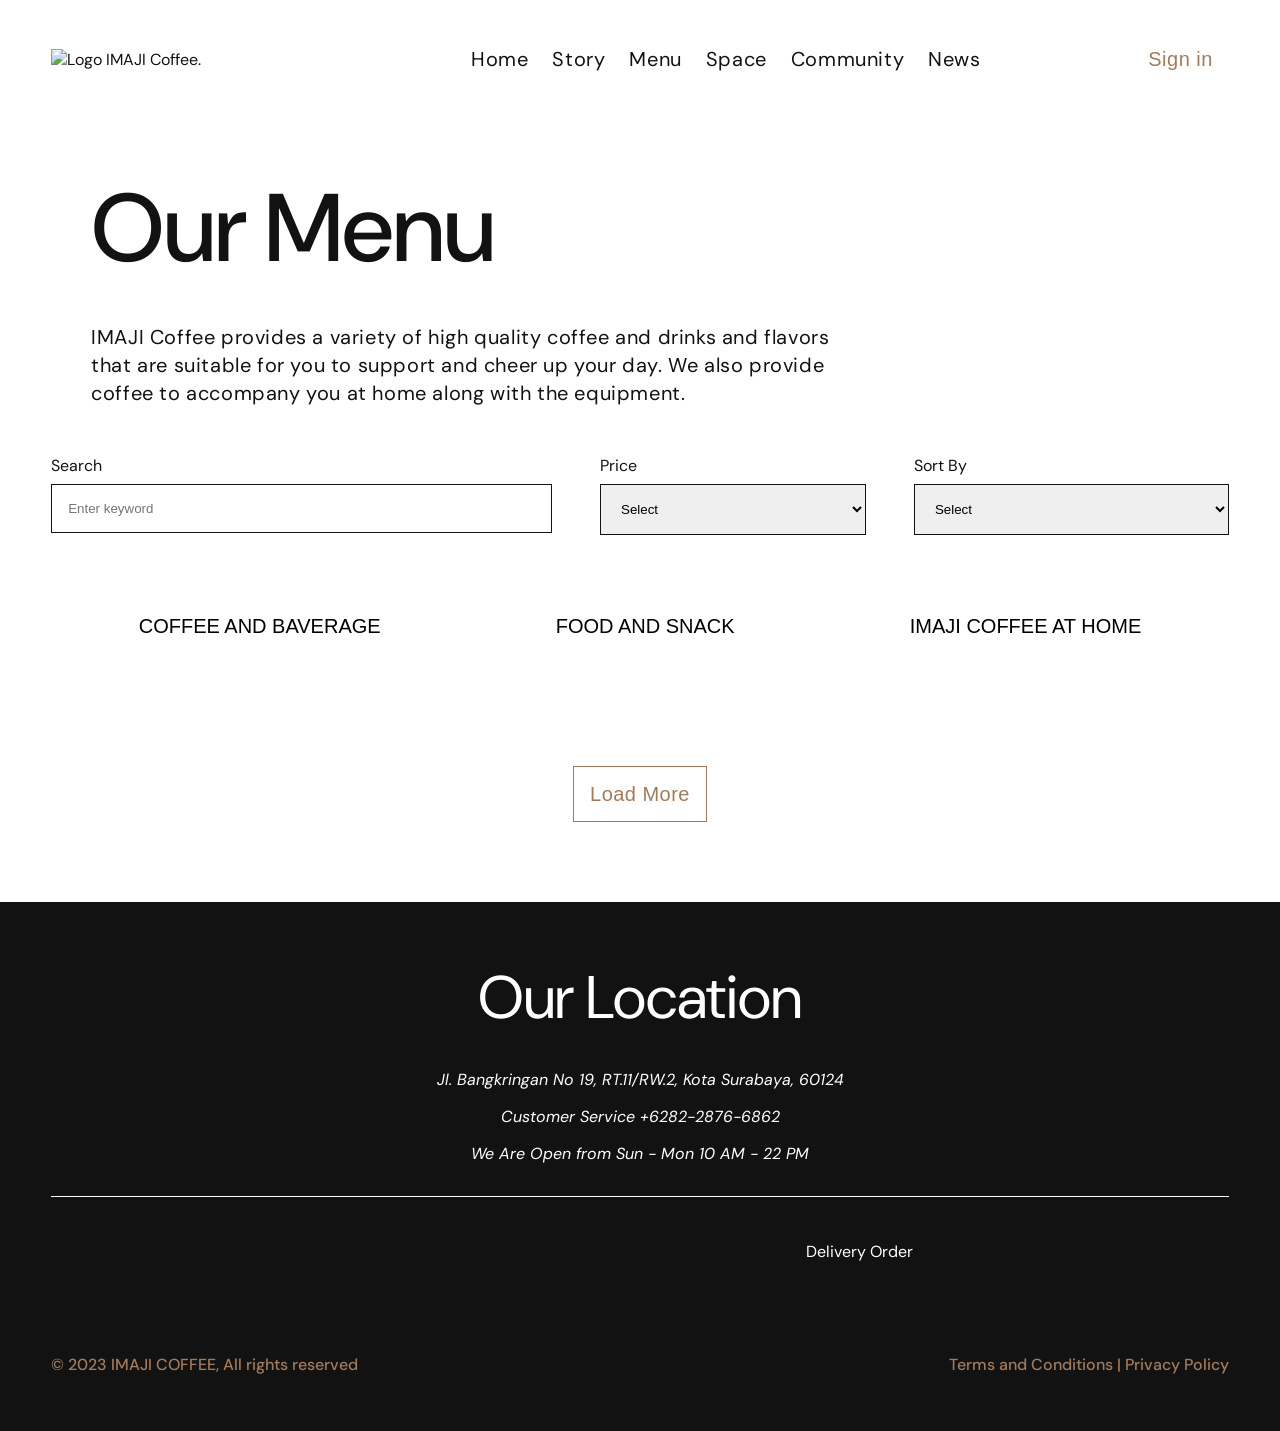
==== commit bbe08b7d: "update script.js" ====
--- a/index.html
+++ b/index.html
@@ -15,7 +15,7 @@
             <a href="/">
                 <img src="/img/title.svg" alt="Logo IMAJI Coffee."/>
             </a>
-            <div class="main-nav">
+            <div class="main-nav nav-desktop">
                 <nav class="text-xl" aria-label="Main navigation">
                     <ul>
                         <li><a href="#">Home</a></li>
@@ -28,6 +28,29 @@
                 </nav>
                 <button class="text-base text-white button button--primary" aria-label="Shopping cart" type="button">Cart (2)</button>
                 <button class="text-base text-primary button button--primary__outline" aria-label="Sign in to account" type="button">Sign in</button>
+            </div>
+            <div class="main-nav nav-tablet">
+                <nav class="text-xl" aria-label="Main navigation">
+                    <ul>
+                        <li><a href="#">Home</a></li>
+                        <li><a href="#">Story</a></li>
+                        <li><a href="#">News</a></li>
+                    </ul>
+                </nav>
+                <button aria-label="Shopping cart" class="cart-icon" type="button">
+                    <img alt="Shopping Basket Icon" src="./img/shopping-basket.svg">
+                </button>
+                <button aria-label="Burger Menu" type="button">
+                    <img alt="Burger Menu" src="./img/burger-menu.svg">
+                </button>
+            </div>
+            <div class="main-nav nav-mobile">
+                <button aria-label="Shopping cart" class="cart-icon" type="button">
+                    <img alt="Shopping Basket Icon" src="./img/shopping-basket.svg">
+                </button>
+                <button aria-label="Burger Menu" type="button">
+                    <img alt="Burger Menu" src="./img/burger-menu.svg">
+                </button>
             </div>
         </div>
     </header>
@@ -56,7 +79,8 @@
                             <label for="price">Price</label>
                         </div>
                         <select class="price-field_input" id="price" name="price">
-                            <option value="under 10" selected>Under $10</option>
+                            <option value="select" selected>Select</option>
+                            <option value="under 10" >Under $10</option>
                             <option value="under 20">Under $20</option>
                             <option value="under 30">Under $30</option>
                             <option value="under 40">Under $40</option>
@@ -65,16 +89,16 @@
                     <div class="sortby-field">
                         <label for="sortby">Sort By</label>
                     <select class="sortby-field_input" id="sortby" name="sortby" data-sort="sort">
+                        <option value="select" selected>Select</option>
                         <option value="price: high to low">Price: High To Low</option>
-                        <option value="price: low to high" selected>Price: Low To High</option>
+                        <option value="price: low to high">Price: Low To High</option>
                     </select>
                     </div>
                 </form>
                 <ul class="filter-buttons">
                     <li><button data-category="beverages" type="button">COFFEE AND BAVERAGE</button></li>
                     <li><button data-category="food" type="button">FOOD AND SNACK</button></li>
-                    <li><button data-category="coffee-beans" type="button">IMAJI COFFEE AT HOME</button></li>
-                    <li><button data-category="equipment" type="button">EQUIPMENT</button></li>
+                    <li><button data-category="coffee-at-home" type="button">IMAJI COFFEE AT HOME</button></li>
                 </ul>
             </div>
             <div>
@@ -82,138 +106,7 @@
                 <div id="no-products" class="hidden">
                     На жаль, продуктів немає.
                 </div>
-
-                <!-- <ul class="product-list">
-                    <li>
-                        <article class="product-card">
-                            <img src="/img/ristretto-bianco.png" alt="Ristretto Bianco">
-                            <div class="product-card--text">
-                                <h4>Ristretto Bianco</h4>
-                                <p class="text-xl subtitle">Only at Cafe and Delivery</p>
-                                <p class="price">$5.00 <span>$6.00</span></p>
-                                <p class="text-xl text-primary">Get 20% Off in App</p>
-                            </div>
-                        </article>
-                    </li>
-                    <li>
-                        <article class="product-card">
-                            <img src="/img/iced-creamy-latte.png" alt="Iced Creamy Latte">
-                            <div class="product-card--text">
-                                <h4>Iced Creamy Latte</h4>
-                                <p class="text-xl subtitle">Only at Cafe and Delivery</p>
-                                <p class="price">$5.00 <span>$6.00</span></p>
-                                <p class="text-xl text-primary">Get 20% Off in App</p>
-                            </div>
-                        </article>
-                    </li>
-                    <li>
-                        <article class="product-card">
-                            <img src="/img/cappuccino.png" alt="Cappuccino">
-                            <div class="product-card--text">
-                                <h4>Cappuccino</h4>
-                                <p class="text-xl subtitle">Only at Cafe and Delivery</p>
-                                <p class="price">$5.00 <span>$6.00</span></p>
-                                <p class="text-xl text-primary">Get 20% Off in App</p>
-                            </div>
-                        </article>
-                    </li>
-                    <li>
-                        <article class="product-card">
-                            <img src="/img/iced-long-black.png" alt="Iced Long Black">
-                            <div class="product-card--text">
-                                <h4>Iced Long Black</h4>
-                                <p class="text-xl subtitle">Only at Cafe and Delivery</p>
-                                <p class="price">$5.00 <span>$6.00</span></p>
-                                <p class="text-xl text-primary">Get 20% Off in App</p>
-                            </div>
-                        </article>
-                    </li>
-                    <li>
-                        <article class="product-card">
-                            <img src="/img/milk-coffee-regal.png" alt="Milk Coffee Regal">
-                            <div class="product-card--text">
-                                <h4>Milk Coffee Regal</h4>
-                                <p class="text-xl subtitle">Only at Cafe and Delivery</p>
-                                <p class="price">$5.00 <span>$6.00</span></p>
-                                <p class="text-xl text-primary">Get 20% Off in App</p>
-                            </div>
-                        </article>
-                    </li>
-                    <li>
-                        <article class="product-card">
-                            <img src="/img/orange-juice.png" alt="Orange Juice">
-                            <div class="product-card--text">
-                                <h4>Orange Juice</h4>
-                                <p class="text-xl subtitle">Only at Cafe and Delivery</p>
-                                <p class="price">$5.00 <span>$6.00</span></p>
-                                <p class="text-xl text-primary">Get 20% Off in App</p>
-                            </div>
-                        </article>
-                    </li>
-                    <li>
-                        <article class="product-card">
-                            <img src="/img/soda-beverage.png" alt="Soda Beverage">
-                            <div class="product-card--text">
-                                <h4>Soda Beverage</h4>
-                                <p class="text-xl subtitle">Only at Cafe and Delivery</p>
-                                <p class="price">$5.00 <span>$6.00</span></p>
-                                <p class="text-xl text-primary">Get 20% Off in App</p>
-                            </div>
-                        </article>
-                    </li>
-                    <li>
-                        <article class="product-card">
-                            <img src="/img/iced-coffee-with-milk.png" alt="Iced Coffee With Milk">
-                            <div class="product-card--text">
-                                <h4>Iced Coffee With Milk</h4>
-                                <p class="text-xl subtitle">Only at Cafe and Delivery</p>
-                                <p class="price">$5.00 <span>$6.00</span></p>
-                                <p class="text-xl text-primary">Get 20% Off in App</p>
-                            </div>
-                        </article>
-                    </li>
-                    <li>
-                        <article class="product-card">
-                            <img src="/img/iced-americano.png" alt="Iced Americano">
-                            <div class="product-card--text">
-                                <h4>Iced Americano</h4>
-                                <p class="text-xl subtitle">Only at Cafe and Delivery</p>
-                                <p class="price">$5.00 <span>$6.00</span></p>
-                            </div>
-                        </article>
-                    </li>
-                    <li>
-                        <article class="product-card">
-                            <img src="/img/vegan-iced-latte.png" alt="Vegan Iced Latte">
-                            <div class="product-card--text">
-                                <h4>Vegan Iced Latte</h4>
-                                <p class="text-xl subtitle">Only at Cafe and Delivery</p>
-                                <p class="price">$5.00 <span>$6.00</span></p>
-                            </div>
-                        </article>
-                    </li>
-                    <li>
-                        <article class="product-card">
-                            <img src="/img/iced-chocolate.png" alt="Iced Chocolate">
-                            <div class="product-card--text">
-                                <h4>Iced Chocolate</h4>
-                                <p class="text-xl subtitle">Only at Cafe and Delivery</p>
-                                <p class="price">$5.00 <span>$6.00</span></p>
-                            </div>
-                        </article>
-                    </li>
-                    <li>
-                        <article class="product-card">
-                            <img src="/img/autumnal-coffee.png" alt="Autumnal Coffee">
-                            <div class="product-card--text">
-                                <h4>Autumnal Coffee</h4>
-                                <p class="text-xl subtitle">Only at Cafe and Delivery</p>
-                                <p class="price">$5.00 <span>$6.00</span></p>
-                            </div>
-                        </article>
-                    </li>
-                </ul> -->
-                <button type="button">Load More</button>
+                <button class="text-base text-primary button button--primary__outline" id="more" aria-label="Load More Products" type="button">Load More</button>
             </div>
         </section>
     </main>
--- a/styles.css
+++ b/styles.css
@@ -147,6 +147,62 @@
 .main-nav a:hover {
     color: rgba(108, 82, 61, 1);
 }
+.main-nav button {
+    border: none;
+    box-shadow: none;
+    appearance: none;
+    position: relative;
+    background-color: rgba(255, 255, 255, 1);
+}
+.main-nav button img {
+    padding: 12px;
+    background-color: rgba(255, 255, 255, 1);
+}
+.cart-icon::after {
+    content: '10';
+    color: white;
+    width: 24px;
+    height: 24px;
+    border-radius: 50%;
+    background-color: rgba(255, 169, 11, 1);
+    position: absolute;
+    top: -2px;
+    right: 0;
+    display: flex;
+    align-items: center;
+    justify-content: center;
+}
+.nav-mobile {
+    display: none;
+}
+.nav-tablet {
+    display: none;
+}
+
+@media (max-width: 1200px) {
+    .nav-tablet {
+        display: flex;
+        flex-direction: row;
+        justify-content: flex-end;
+        gap: 24px;
+        align-items: center;
+    }
+    .nav-desktop {
+        display: none;
+    }
+}
+@media (max-width: 700px) {
+    .nav-tablet {
+        display: none;
+    }
+    .nav-desktop {
+        display: none;
+    }
+    .nav-mobile {
+        display: block;
+    }
+}
+
 
 .button {
     padding: 12px 16px;
@@ -334,4 +390,9 @@
     display: flex;
     flex-direction: row;
     justify-content: space-between;
+}
+
+#more {
+    margin: 48px auto 80px;
+    display: block;
 }
